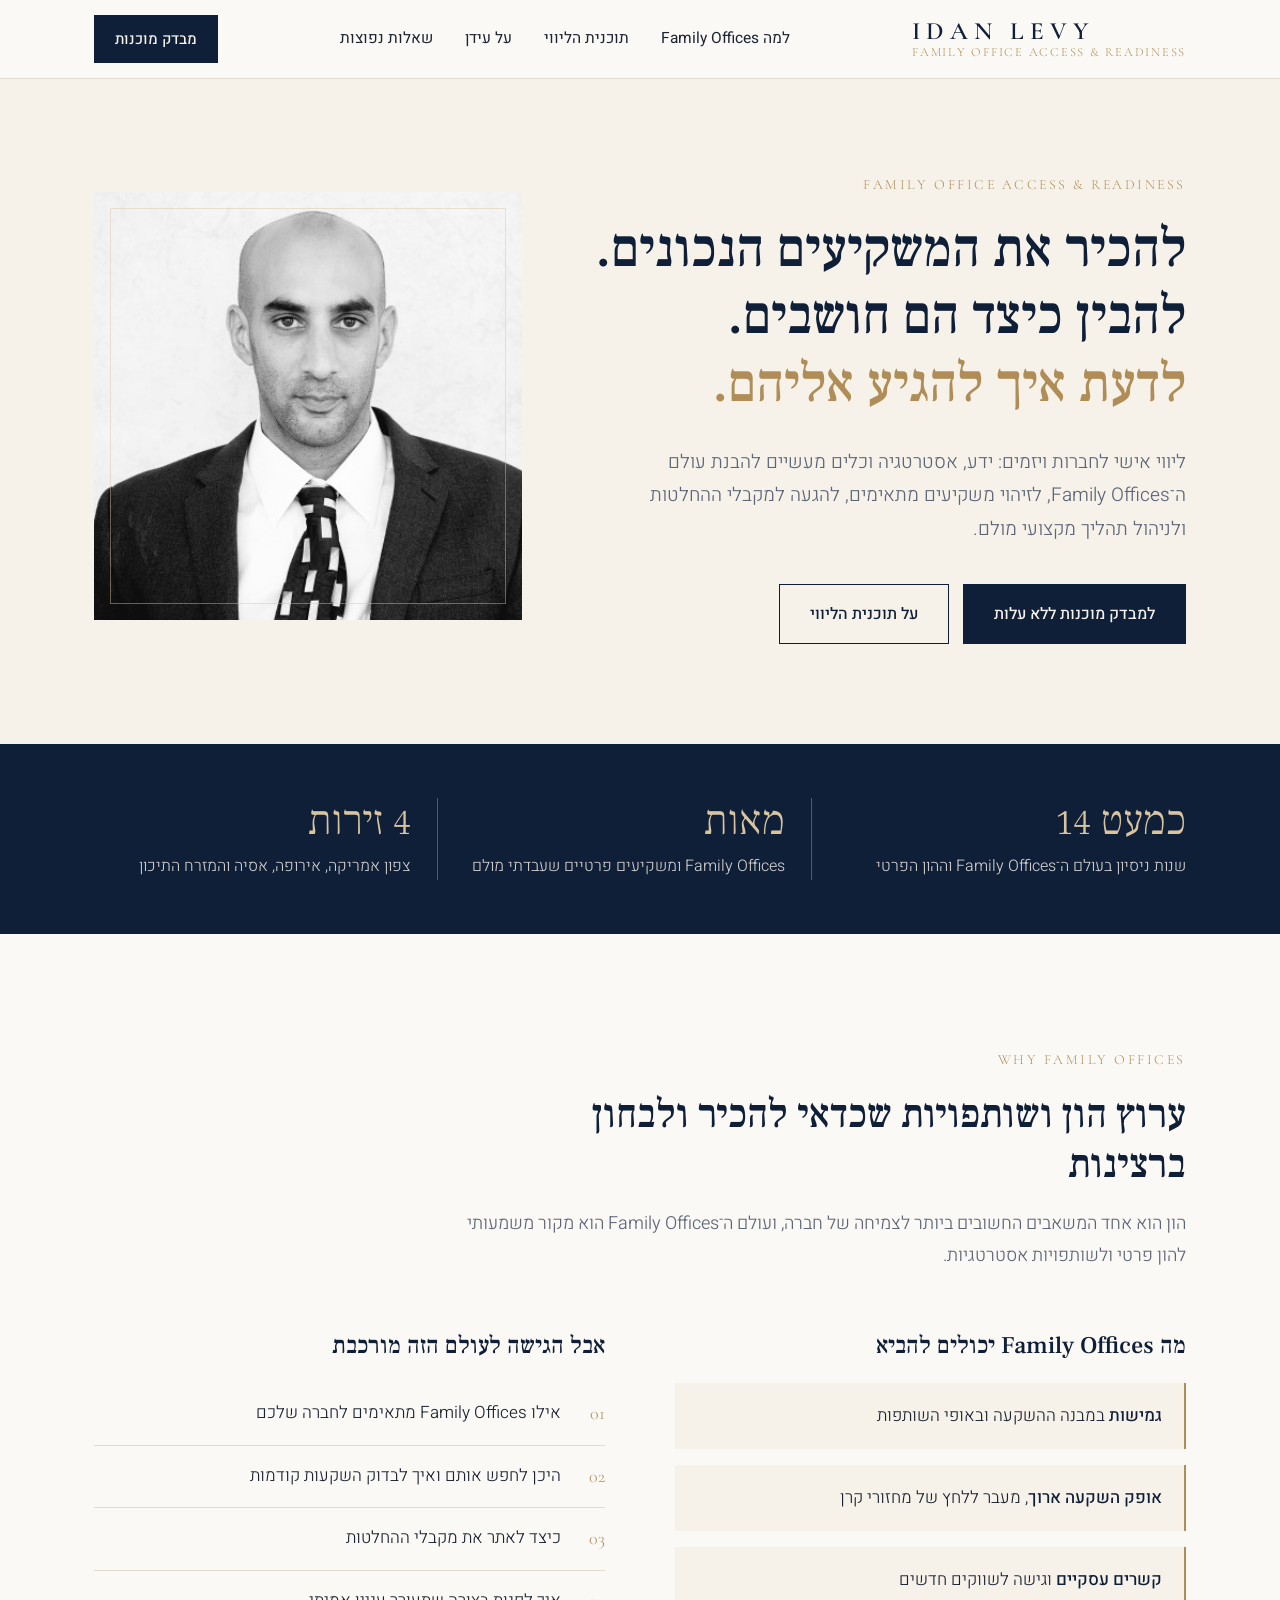
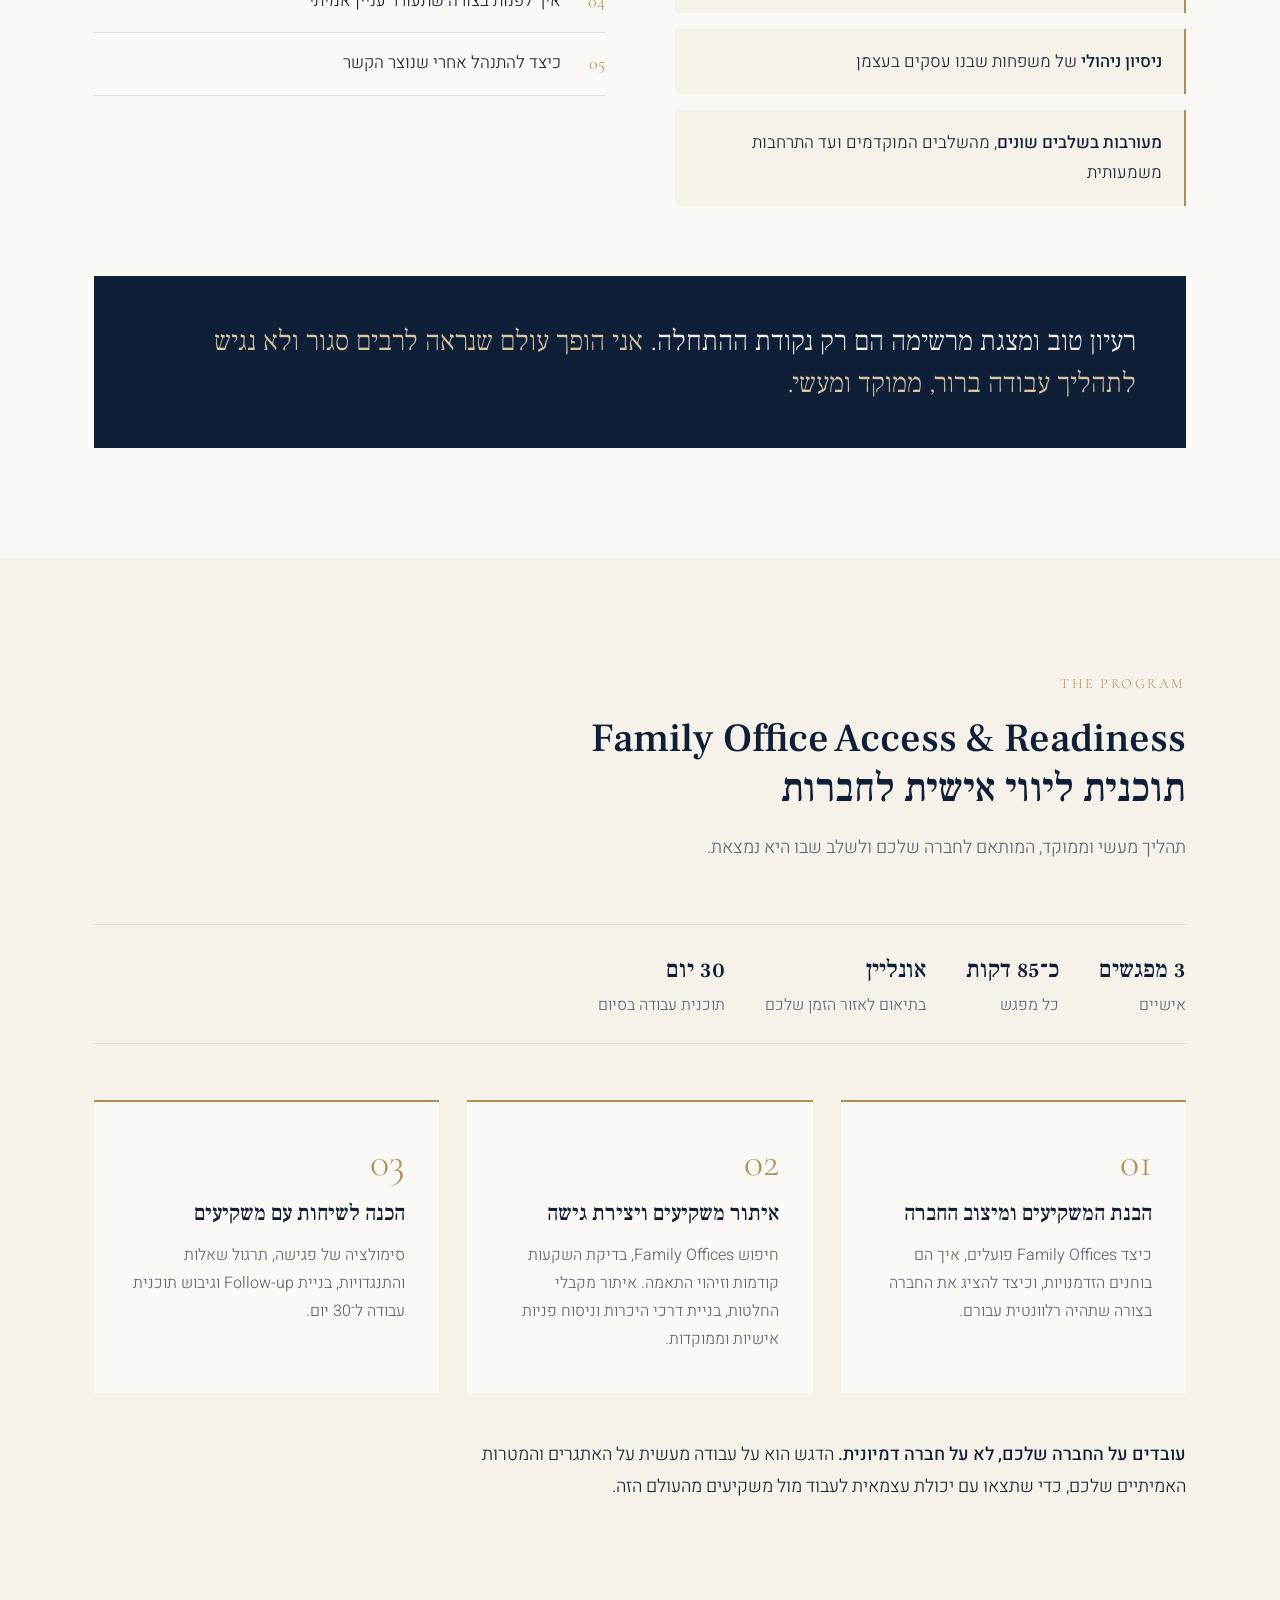
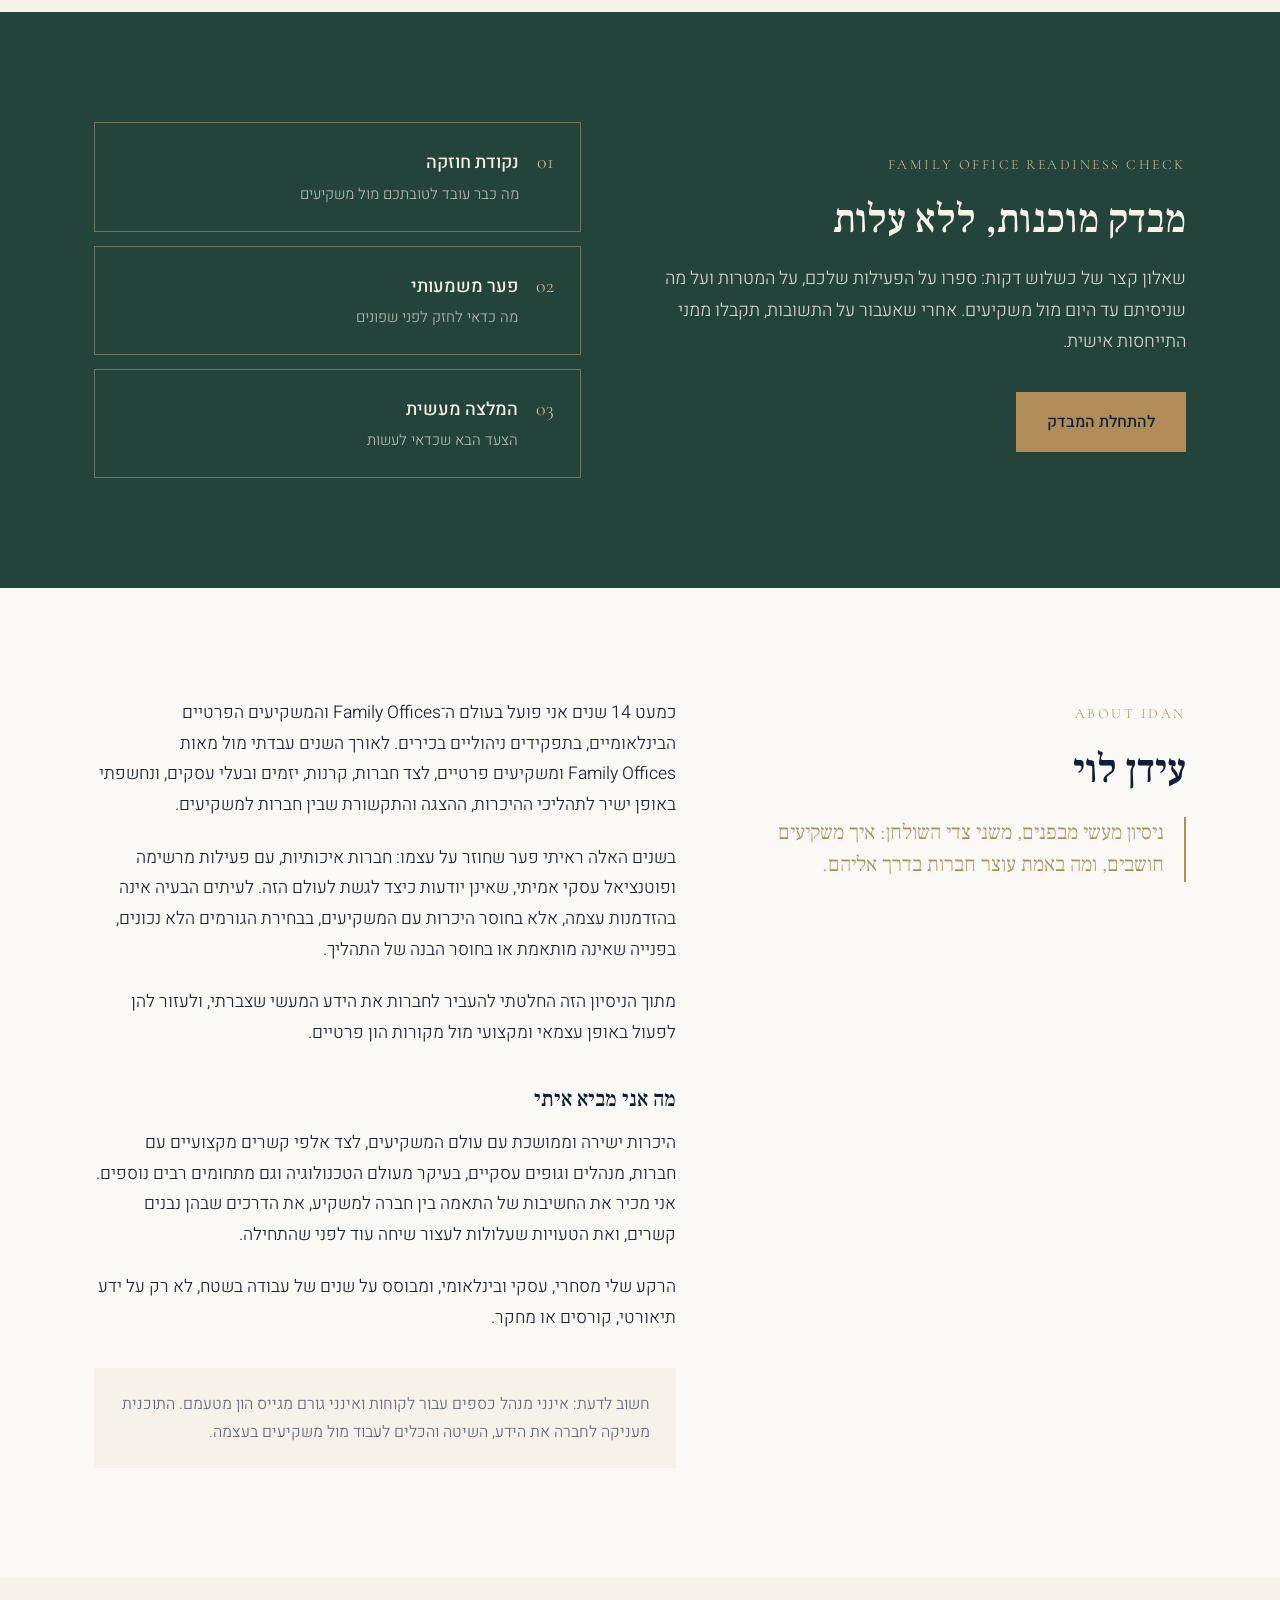
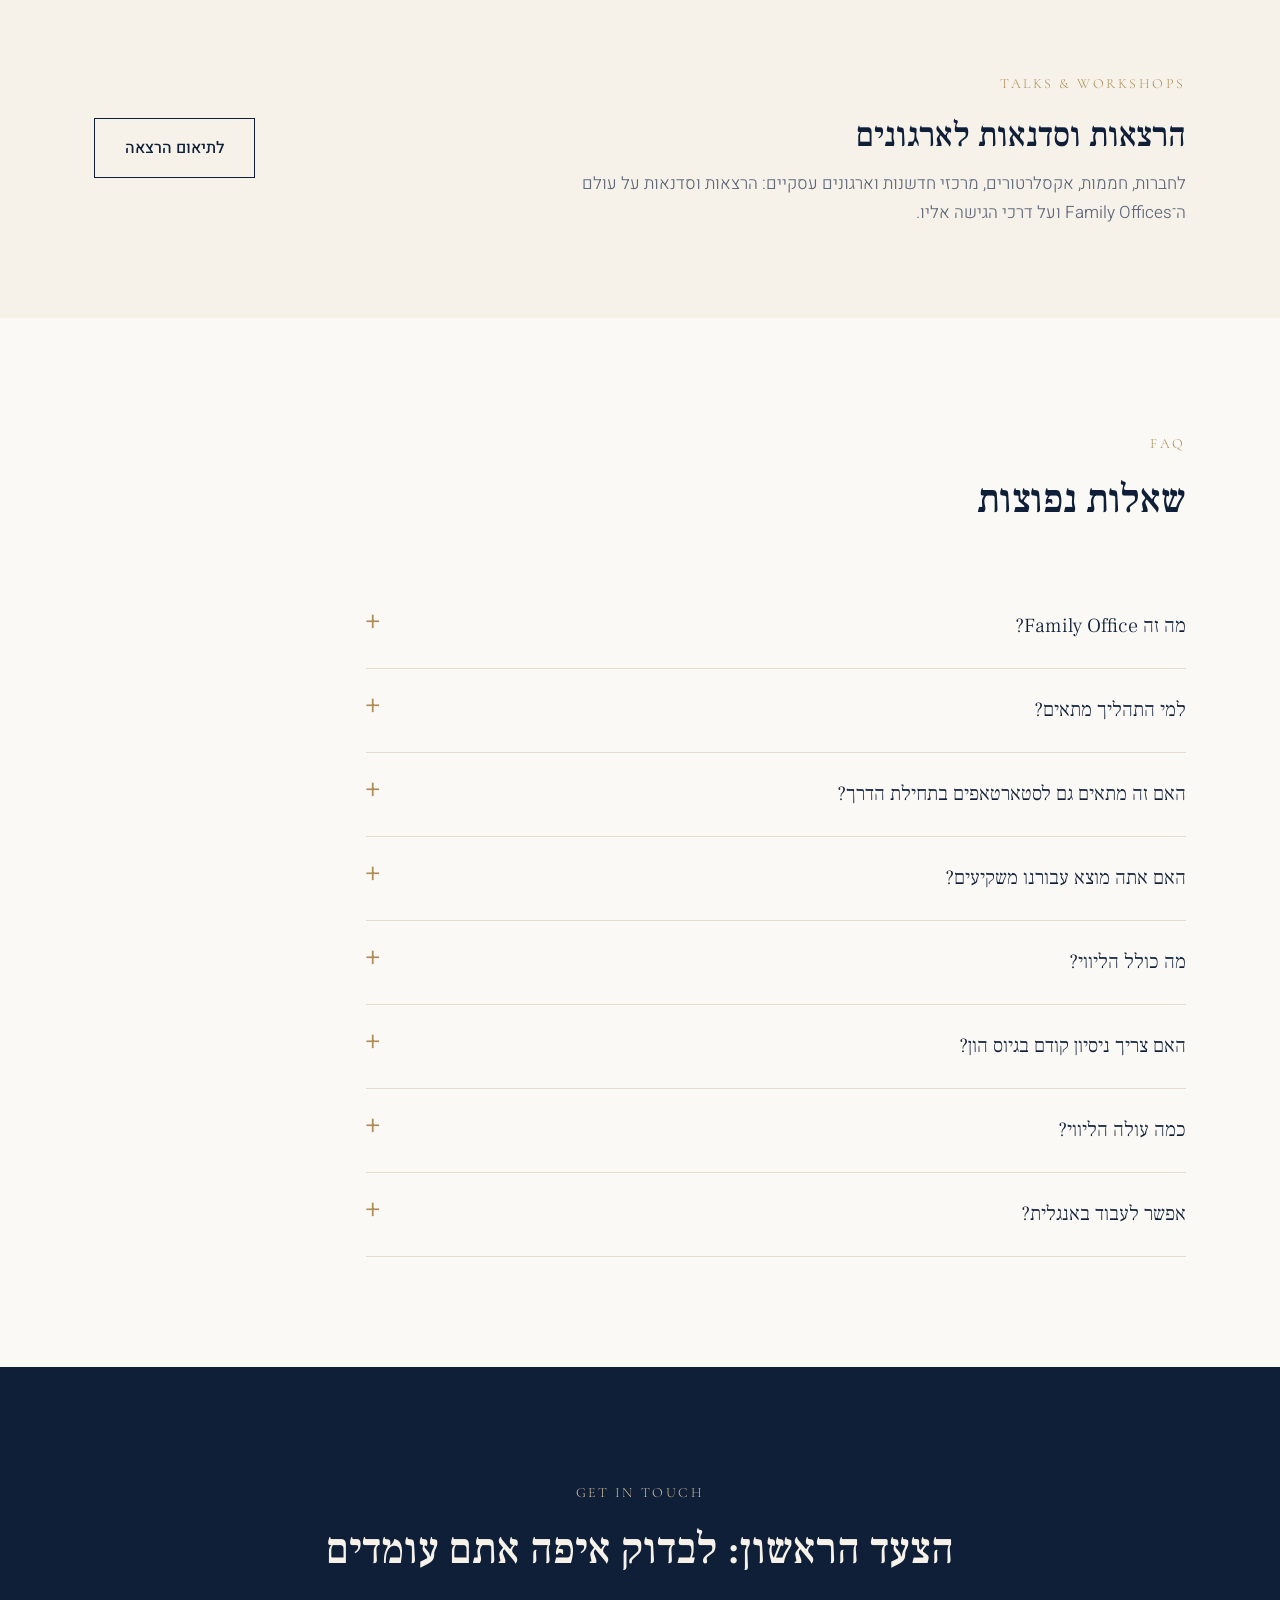
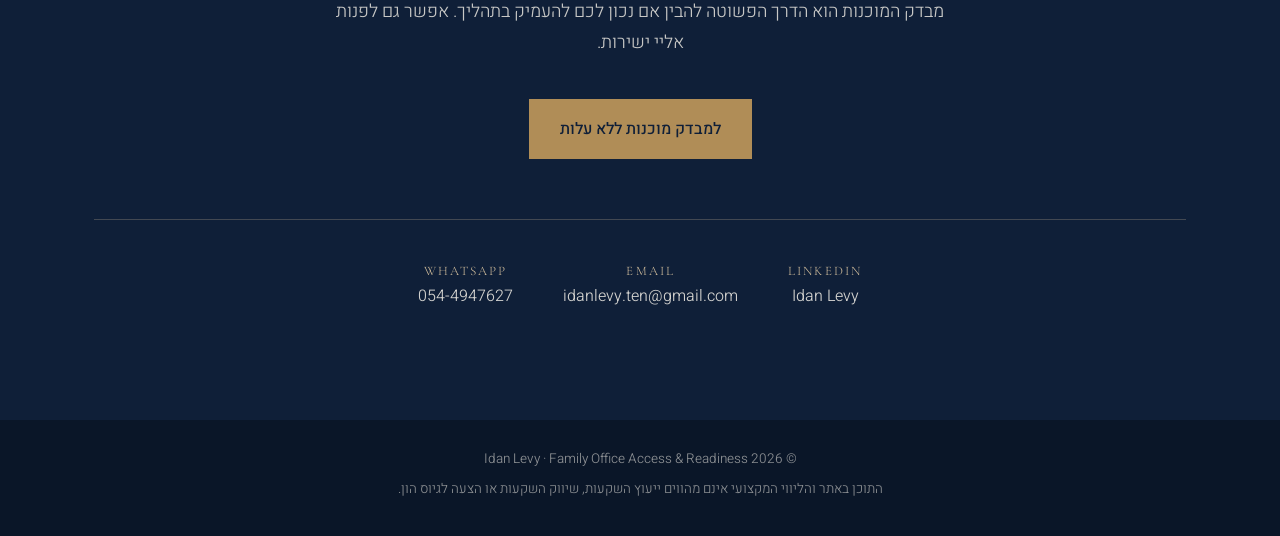
==== index.html @ 8a8b7b93 "Add Idan Levy Family Office Access & Readiness landing page Co-Authored-By: Claude Opus 5.5 <noreply" ====
<!doctype html>
<html lang="he" dir="rtl">
<head>
<meta charset="utf-8">
<meta name="viewport" content="width=device-width, initial-scale=1">
<title>עידן לוי | Family Office Access &amp; Readiness</title>
<meta name="description" content="עידן לוי מלווה חברות ויזמים בגישה לעולם ה־Family&nbsp;Offices וההון הפרטי: הבנת המשקיעים, איתור מקבלי החלטות והכנה לשיחות. כמעט 14 שנות ניסיון בינלאומי.">
<link rel="preconnect" href="https://fonts.googleapis.com">
<link rel="preconnect" href="https://fonts.gstatic.com" crossorigin>
<link href="https://fonts.googleapis.com/css2?family=Frank+Ruhl+Libre:wght@400;500;700&family=Heebo:wght@300;400;500;600&family=Cormorant+Garamond:wght@500;600&display=swap" rel="stylesheet">
<style>
  :root{
    --navy:#0f1f38;
    --navy-2:#172a49;
    --cream:#f6f2ea;
    --paper:#fbf9f5;
    --gold:#b08d57;
    --gold-soft:#d9c4a0;
    --green:#24433a;
    --ink:#1b2333;
    --muted:#5d6577;
    --line:#e3dccf;
    --max:1140px;
  }
  *{box-sizing:border-box;margin:0;padding:0}
  html{scroll-behavior:smooth}
  body{font-family:"Heebo",sans-serif;font-weight:300;color:var(--ink);background:var(--paper);line-height:1.75;font-size:17px}
  a{color:inherit;text-decoration:none}
  .wrap{max-width:var(--max);margin:0 auto;padding:0 24px}
  h1,h2,h3{font-family:"Frank Ruhl Libre",serif;font-weight:500;line-height:1.25;color:var(--navy)}
  .latin{font-family:"Cormorant Garamond",serif;direction:ltr;unicode-bidi:isolate}
  .eyebrow{display:inline-block;font-family:"Cormorant Garamond",serif;letter-spacing:.18em;text-transform:uppercase;font-size:14px;color:var(--gold);direction:ltr;unicode-bidi:isolate;margin-bottom:18px}
  .btn{display:inline-block;padding:15px 30px;font-family:"Heebo",sans-serif;font-weight:500;font-size:16px;border:1px solid var(--navy);transition:.25s}
  .btn-primary{background:var(--navy);color:var(--cream)}
  .btn-primary:hover{background:var(--gold);border-color:var(--gold)}
  .btn-ghost{color:var(--navy)}
  .btn-ghost:hover{background:var(--navy);color:var(--cream)}
  .btn-gold{background:var(--gold);border-color:var(--gold);color:var(--navy)}
  .btn-gold:hover{background:var(--cream);border-color:var(--cream)}

  /* header */
  header{position:sticky;top:0;z-index:20;background:rgba(251,249,245,.94);backdrop-filter:blur(6px);border-bottom:1px solid var(--line)}
  .nav{display:flex;align-items:center;justify-content:space-between;height:78px;gap:20px}
  .logo{direction:ltr;text-align:left;line-height:1.1}
  .logo b{display:block;font-family:"Cormorant Garamond",serif;font-weight:600;font-size:25px;letter-spacing:.24em;color:var(--navy)}
  .logo span{display:block;font-family:"Cormorant Garamond",serif;font-size:12.5px;letter-spacing:.14em;color:var(--gold);text-transform:uppercase}
  .nav ul{display:flex;list-style:none;gap:32px;font-size:15.5px;font-weight:400}
  .nav ul a:hover{color:var(--gold)}
  .nav .btn{padding:10px 20px;font-size:15px}

  /* hero */
  .hero{padding:90px 0 100px;background:var(--cream)}
  .hero-grid{display:grid;grid-template-columns:1.25fr .9fr;gap:70px;align-items:center}
  .hero h1{font-size:clamp(34px,4.4vw,54px);font-weight:500;margin-bottom:28px}
  .hero h1 em{font-style:normal;color:var(--gold)}
  .hero p.lead{font-size:19px;color:var(--muted);max-width:560px;margin-bottom:38px}
  .cta-row{display:flex;gap:14px;flex-wrap:wrap}
  .portrait{position:relative;aspect-ratio:1/1;background:var(--navy);display:flex;align-items:center;justify-content:center;overflow:hidden}
  .portrait::after{content:"";position:absolute;inset:16px;border:1px solid rgba(217,196,160,.45);pointer-events:none}
  .portrait img{position:absolute;inset:0;width:100%;height:100%;object-fit:cover;object-position:center 25%;display:block}
  .portrait .initials{font-family:"Cormorant Garamond",serif;font-size:88px;letter-spacing:.12em;color:var(--gold-soft);direction:ltr}
  .portrait .note{position:absolute;bottom:34px;font-size:13px;color:rgba(246,242,234,.6)}

  /* stats */
  .stats{background:var(--navy);color:var(--cream);padding:54px 0}
  .stats-grid{display:grid;grid-template-columns:repeat(3,1fr);gap:30px}
  .stat{border-right:1px solid rgba(217,196,160,.35);padding-right:26px}
  .stat:first-child{border-right:0;padding-right:0}
  .stat .num{font-family:"Frank Ruhl Libre",serif;font-size:42px;color:var(--gold-soft);line-height:1.1;margin-bottom:8px}
  .stat p{font-size:16px;color:rgba(246,242,234,.82)}

  section{padding:110px 0}
  .sec-head{max-width:720px;margin-bottom:60px}
  .sec-head h2{font-size:clamp(28px,3.2vw,40px);margin-bottom:18px}
  .sec-head p{font-size:18px;color:var(--muted)}

  /* why */
  .why-grid{display:grid;grid-template-columns:1fr 1fr;gap:70px}
  .why h3{font-size:24px;margin-bottom:22px}
  .benefits{list-style:none;display:grid;gap:16px}
  .benefits li{padding:18px 22px;background:var(--cream);border-right:2px solid var(--gold)}
  .benefits li strong{font-weight:500;color:var(--navy)}
  .gaps{list-style:none;counter-reset:g}
  .gaps li{counter-increment:g;padding:15px 0;border-bottom:1px solid var(--line);display:flex;gap:18px}
  .gaps li::before{content:counter(g,decimal-leading-zero);font-family:"Cormorant Garamond",serif;color:var(--gold);font-size:18px;min-width:26px}
  .bridge{margin-top:70px;padding:44px 50px;background:var(--navy);color:var(--cream);font-family:"Frank Ruhl Libre",serif;font-size:clamp(21px,2.3vw,28px);line-height:1.5}
  .bridge span{color:var(--gold-soft)}

  /* program */
  .program{background:var(--cream)}
  .format{display:flex;gap:40px;flex-wrap:wrap;margin-bottom:56px;padding:24px 0;border-top:1px solid var(--line);border-bottom:1px solid var(--line)}
  .format div{font-size:16px;color:var(--muted)}
  .format b{display:block;font-family:"Frank Ruhl Libre",serif;font-weight:500;font-size:24px;color:var(--navy)}
  .pillars{display:grid;grid-template-columns:repeat(3,1fr);gap:28px}
  .pillar{background:var(--paper);padding:40px 34px;border-top:2px solid var(--gold)}
  .pillar .n{font-family:"Cormorant Garamond",serif;font-size:40px;color:var(--gold);line-height:1;margin-bottom:18px}
  .pillar h3{font-size:22px;margin-bottom:14px}
  .pillar p{font-size:16px;color:var(--muted)}
  .program-note{margin-top:46px;max-width:760px;font-size:18px}
  .program-note strong{font-weight:500;color:var(--navy)}

  /* readiness */
  .readiness{background:var(--green);color:var(--cream)}
  .readiness-grid{display:grid;grid-template-columns:1.1fr 1fr;gap:70px;align-items:center}
  .readiness h2{color:var(--cream);font-size:clamp(28px,3.2vw,40px);margin-bottom:18px}
  .readiness .eyebrow{color:var(--gold-soft)}
  .readiness p{color:rgba(246,242,234,.85);font-size:18px;margin-bottom:34px}
  .get{list-style:none;display:grid;gap:14px}
  .get li{padding:22px 26px;border:1px solid rgba(217,196,160,.4);display:flex;gap:18px;align-items:baseline}
  .get li span{font-family:"Cormorant Garamond",serif;color:var(--gold-soft);font-size:20px}
  .get li b{font-weight:500;display:block;font-size:18px}
  .get li small{font-size:15px;color:rgba(246,242,234,.7)}

  /* about */
  .about-grid{display:grid;grid-template-columns:.85fr 1.15fr;gap:80px;align-items:start}
  .about-side{position:sticky;top:110px}
  .about-side h2{font-size:clamp(28px,3.2vw,40px);margin-bottom:22px}
  .about-side .quote{font-family:"Frank Ruhl Libre",serif;font-size:21px;color:var(--gold);line-height:1.55;padding-right:20px;border-right:2px solid var(--gold)}
  .about-body p{margin-bottom:22px;font-size:17.5px}
  .about-body h3{font-size:22px;margin:38px 0 14px}
  .clarify{margin-top:34px;padding:22px 26px;background:var(--cream);font-size:16px;color:var(--muted)}

  /* talks */
  .talks{background:var(--cream);padding:90px 0}
  .talks-row{display:flex;justify-content:space-between;align-items:center;gap:40px;flex-wrap:wrap}
  .talks h2{font-size:clamp(26px,2.8vw,34px);margin-bottom:12px}
  .talks p{color:var(--muted);max-width:640px}

  /* faq */
  .faq-list{max-width:820px}
  details{border-bottom:1px solid var(--line)}
  summary{list-style:none;cursor:pointer;padding:24px 0;font-family:"Frank Ruhl Libre",serif;font-size:20px;color:var(--navy);display:flex;justify-content:space-between;gap:20px}
  summary::-webkit-details-marker{display:none}
  summary::after{content:"+";font-family:"Heebo",sans-serif;font-weight:300;color:var(--gold);font-size:26px;line-height:1}
  details[open] summary::after{content:"−"}
  details p{padding:0 0 26px;color:var(--muted);max-width:720px}

  /* contact */
  .contact{background:var(--navy);color:var(--cream);text-align:center}
  .contact h2{color:var(--cream);font-size:clamp(28px,3.4vw,44px);margin-bottom:18px}
  .contact .eyebrow{color:var(--gold-soft)}
  .contact p.lead{color:rgba(246,242,234,.8);font-size:18px;max-width:620px;margin:0 auto 40px}
  .contact .cta-row{justify-content:center;margin-bottom:60px}
  .channels{display:flex;justify-content:center;gap:50px;flex-wrap:wrap;padding-top:40px;border-top:1px solid rgba(217,196,160,.25)}
  .channels a{display:block;font-size:16px;color:rgba(246,242,234,.85)}
  .channels a small{display:block;font-family:"Cormorant Garamond",serif;letter-spacing:.16em;text-transform:uppercase;color:var(--gold-soft);font-size:13px}
  .channels a:hover{color:var(--gold-soft)}
  footer{background:#0a1628;color:rgba(246,242,234,.55);font-size:13.5px;padding:28px 0;text-align:center}
  footer p{max-width:760px;margin:0 auto 6px}

  @media (max-width:900px){
    .nav ul{display:none}
    .hero{padding:50px 0 70px}
    .hero-grid,.why-grid,.readiness-grid,.about-grid{grid-template-columns:1fr;gap:44px}
    .portrait{max-width:300px;width:100%;margin:0 auto}
    .pillars{grid-template-columns:1fr}
    .stats-grid{grid-template-columns:1fr;gap:26px}
    .stat,.stat:first-child{border-right:0;padding-right:0;border-bottom:1px solid rgba(217,196,160,.25);padding-bottom:22px}
    .stat:last-child{border-bottom:0;padding-bottom:0}
    section{padding:76px 0}
    .about-side{position:static}
    .bridge{padding:32px 26px}
  }
  @media (max-width:520px){
    .wrap{padding:0 16px}
    body{font-size:16px}
    .nav{height:68px}
    .logo b{font-size:20px;letter-spacing:.18em}
    .logo span{font-size:10.5px;letter-spacing:.08em}
    .nav .btn{padding:9px 14px;font-size:14px}
    .cta-row .btn{width:100%;text-align:center}
    .channels{gap:26px;flex-direction:column}
  }
</style>
</head>
<body>

<header>
  <div class="wrap nav">
    <a href="#top" class="logo" aria-label="Idan Levy">
      <b>IDAN LEVY</b>
      <span>Family Office Access &amp; Readiness</span>
    </a>
    <ul>
      <li><a href="#why">למה Family&nbsp;Offices</a></li>
      <li><a href="#program">תוכנית הליווי</a></li>
      <li><a href="#about">על עידן</a></li>
      <li><a href="#faq">שאלות נפוצות</a></li>
    </ul>
    <a href="#readiness" class="btn btn-primary">מבדק מוכנות</a>
  </div>
</header>

<main id="top">

  <!-- HERO -->
  <section class="hero">
    <div class="wrap hero-grid">
      <div>
        <span class="eyebrow">Family Office Access &amp; Readiness</span>
        <h1>להכיר את המשקיעים הנכונים.<br>להבין כיצד הם חושבים.<br><em>לדעת איך להגיע אליהם.</em></h1>
        <p class="lead">ליווי אישי לחברות ויזמים: ידע, אסטרטגיה וכלים מעשיים להבנת עולם ה־Family&nbsp;Offices, לזיהוי משקיעים מתאימים, להגעה למקבלי ההחלטות ולניהול תהליך מקצועי מולם.</p>
        <div class="cta-row">
          <a href="#readiness" class="btn btn-primary">למבדק מוכנות ללא עלות</a>
          <a href="#program" class="btn btn-ghost">על תוכנית הליווי</a>
        </div>
      </div>
      <div class="portrait">
        <span class="initials">I·L</span>
        <span class="note">כאן תיכנס תמונת הפורטרט</span>
        <!-- התמונה נטענת מ-idan.jpg באותה תיקייה; אם הקובץ חסר, נשארים ראשי התיבות -->
        <img src="idan.jpg" alt="עידן לוי" onerror="this.remove()">
      </div>
    </div>
  </section>

  <!-- STATS -->
  <div class="stats">
    <div class="wrap stats-grid">
      <div class="stat">
        <div class="num">כמעט 14</div>
        <p>שנות ניסיון בעולם ה־Family&nbsp;Offices וההון הפרטי</p>
      </div>
      <div class="stat">
        <div class="num">מאות</div>
        <p>Family&nbsp;Offices ומשקיעים פרטיים שעבדתי מולם</p>
      </div>
      <div class="stat">
        <div class="num">4 זירות</div>
        <p>צפון אמריקה, אירופה, אסיה והמזרח התיכון</p>
      </div>
    </div>
  </div>

  <!-- WHY -->
  <section id="why" class="why">
    <div class="wrap">
      <div class="sec-head">
        <span class="eyebrow">Why Family&nbsp;Offices</span>
        <h2>ערוץ הון ושותפויות שכדאי להכיר ולבחון ברצינות</h2>
        <p>הון הוא אחד המשאבים החשובים ביותר לצמיחה של חברה, ועולם ה־Family&nbsp;Offices הוא מקור משמעותי להון פרטי ולשותפויות אסטרטגיות.</p>
      </div>
      <div class="why-grid">
        <div>
          <h3>מה Family&nbsp;Offices יכולים להביא</h3>
          <ul class="benefits">
            <li><strong>גמישות</strong> במבנה ההשקעה ובאופי השותפות</li>
            <li><strong>אופק השקעה ארוך</strong>, מעבר ללחץ של מחזורי קרן</li>
            <li><strong>קשרים עסקיים</strong> וגישה לשווקים חדשים</li>
            <li><strong>ניסיון ניהולי</strong> של משפחות שבנו עסקים בעצמן</li>
            <li><strong>מעורבות בשלבים שונים</strong>, מהשלבים המוקדמים ועד התרחבות משמעותית</li>
          </ul>
        </div>
        <div>
          <h3>אבל הגישה לעולם הזה מורכבת</h3>
          <ul class="gaps">
            <li>אילו Family&nbsp;Offices מתאימים לחברה שלכם</li>
            <li>היכן לחפש אותם ואיך לבדוק השקעות קודמות</li>
            <li>כיצד לאתר את מקבלי ההחלטות</li>
            <li>איך לפנות בצורה שתעורר עניין אמיתי</li>
            <li>כיצד להתנהל אחרי שנוצר הקשר</li>
          </ul>
        </div>
      </div>
      <div class="bridge">רעיון טוב ומצגת מרשימה הם רק נקודת ההתחלה. <span>אני הופך עולם שנראה לרבים סגור ולא נגיש לתהליך עבודה ברור, ממוקד ומעשי.</span></div>
    </div>
  </section>

  <!-- PROGRAM -->
  <section id="program" class="program">
    <div class="wrap">
      <div class="sec-head">
        <span class="eyebrow">The Program</span>
        <h2>Family Office Access &amp; Readiness<br>תוכנית ליווי אישית לחברות</h2>
        <p>תהליך מעשי וממוקד, המותאם לחברה שלכם ולשלב שבו היא נמצאת.</p>
      </div>
      <div class="format">
        <div><b>3 מפגשים</b>אישיים</div>
        <div><b>כ־85 דקות</b>כל מפגש</div>
        <div><b>אונליין</b>בתיאום לאזור הזמן שלכם</div>
        <div><b>30 יום</b>תוכנית עבודה בסיום</div>
      </div>
      <div class="pillars">
        <div class="pillar">
          <div class="n">01</div>
          <h3>הבנת המשקיעים ומיצוב החברה</h3>
          <p>כיצד Family&nbsp;Offices פועלים, איך הם בוחנים הזדמנויות, וכיצד להציג את החברה בצורה שתהיה רלוונטית עבורם.</p>
        </div>
        <div class="pillar">
          <div class="n">02</div>
          <h3>איתור משקיעים ויצירת גישה</h3>
          <p>חיפוש Family&nbsp;Offices, בדיקת השקעות קודמות וזיהוי התאמה. איתור מקבלי החלטות, בניית דרכי היכרות וניסוח פניות אישיות וממוקדות.</p>
        </div>
        <div class="pillar">
          <div class="n">03</div>
          <h3>הכנה לשיחות עם משקיעים</h3>
          <p>סימולציה של פגישה, תרגול שאלות והתנגדויות, בניית Follow-up וגיבוש תוכנית עבודה ל־30 יום.</p>
        </div>
      </div>
      <p class="program-note"><strong>עובדים על החברה שלכם, לא על חברה דמיונית.</strong> הדגש הוא על עבודה מעשית על האתגרים והמטרות האמיתיים שלכם, כדי שתצאו עם יכולת עצמאית לעבוד מול משקיעים מהעולם הזה.</p>
    </div>
  </section>

  <!-- READINESS CHECK -->
  <section id="readiness" class="readiness">
    <div class="wrap readiness-grid">
      <div>
        <span class="eyebrow">Family Office Readiness Check</span>
        <h2>מבדק מוכנות, ללא עלות</h2>
        <p>שאלון קצר של כשלוש דקות: ספרו על הפעילות שלכם, על המטרות ועל מה שניסיתם עד היום מול משקיעים. אחרי שאעבור על התשובות, תקבלו ממני התייחסות אישית.</p>
        <!-- להחליף בקישור לטופס המוכנות הקיים של עידן -->
        <a href="READINESS_FORM_URL" class="btn btn-gold" id="readiness-link">להתחלת המבדק</a>
      </div>
      <ul class="get">
        <li><span>01</span><div><b>נקודת חוזקה</b><small>מה כבר עובד לטובתכם מול משקיעים</small></div></li>
        <li><span>02</span><div><b>פער משמעותי</b><small>מה כדאי לחזק לפני שפונים</small></div></li>
        <li><span>03</span><div><b>המלצה מעשית</b><small>הצעד הבא שכדאי לעשות</small></div></li>
      </ul>
    </div>
  </section>

  <!-- ABOUT -->
  <section id="about">
    <div class="wrap about-grid">
      <div class="about-side">
        <span class="eyebrow">About Idan</span>
        <h2>עידן לוי</h2>
        <p class="quote">ניסיון מעשי מבפנים, משני צדי השולחן: איך משקיעים חושבים, ומה באמת עוצר חברות בדרך אליהם.</p>
      </div>
      <div class="about-body">
        <p>כמעט 14 שנים אני פועל בעולם ה־Family&nbsp;Offices והמשקיעים הפרטיים הבינלאומיים, בתפקידים ניהוליים בכירים. לאורך השנים עבדתי מול מאות Family&nbsp;Offices ומשקיעים פרטיים, לצד חברות, קרנות, יזמים ובעלי עסקים, ונחשפתי באופן ישיר לתהליכי ההיכרות, ההצגה והתקשורת שבין חברות למשקיעים.</p>
        <p>בשנים האלה ראיתי פער שחוזר על עצמו: חברות איכותיות, עם פעילות מרשימה ופוטנציאל עסקי אמיתי, שאינן יודעות כיצד לגשת לעולם הזה. לעיתים הבעיה אינה בהזדמנות עצמה, אלא בחוסר היכרות עם המשקיעים, בבחירת הגורמים הלא נכונים, בפנייה שאינה מותאמת או בחוסר הבנה של התהליך.</p>
        <p>מתוך הניסיון הזה החלטתי להעביר לחברות את הידע המעשי שצברתי, ולעזור להן לפעול באופן עצמאי ומקצועי מול מקורות הון פרטיים.</p>
        <h3>מה אני מביא איתי</h3>
        <p>היכרות ישירה וממושכת עם עולם המשקיעים, לצד אלפי קשרים מקצועיים עם חברות, מנהלים וגופים עסקיים, בעיקר מעולם הטכנולוגיה וגם מתחומים רבים נוספים. אני מכיר את החשיבות של התאמה בין חברה למשקיע, את הדרכים שבהן נבנים קשרים, ואת הטעויות שעלולות לעצור שיחה עוד לפני שהתחילה.</p>
        <p>הרקע שלי מסחרי, עסקי ובינלאומי, ומבוסס על שנים של עבודה בשטח, לא רק על ידע תיאורטי, קורסים או מחקר.</p>
        <div class="clarify">חשוב לדעת: אינני מנהל כספים עבור לקוחות ואינני גורם מגייס הון מטעמם. התוכנית מעניקה לחברה את הידע, השיטה והכלים לעבוד מול משקיעים בעצמה.</div>
      </div>
    </div>
  </section>

  <!-- TALKS -->
  <div class="talks">
    <div class="wrap talks-row">
      <div>
        <span class="eyebrow">Talks &amp; Workshops</span>
        <h2>הרצאות וסדנאות לארגונים</h2>
        <p>לחברות, חממות, אקסלרטורים, מרכזי חדשנות וארגונים עסקיים: הרצאות וסדנאות על עולם ה־Family&nbsp;Offices ועל דרכי הגישה אליו.</p>
      </div>
      <a href="mailto:idanlevy.ten@gmail.com?subject=%D7%94%D7%A8%D7%A6%D7%90%D7%94%20%2F%20%D7%A1%D7%93%D7%A0%D7%94" class="btn btn-ghost">לתיאום הרצאה</a>
    </div>
  </div>

  <!-- FAQ -->
  <section id="faq">
    <div class="wrap">
      <div class="sec-head">
        <span class="eyebrow">FAQ</span>
        <h2>שאלות נפוצות</h2>
      </div>
      <div class="faq-list">
        <details>
          <summary>מה זה Family Office?</summary>
          <p>גוף שמנהל את ההון וההשקעות של משפחה בעלת הון משמעותי. חלק מהגופים האלה משקיעים ישירות בחברות פרטיות, לצד תחומי השקעה נוספים.</p>
        </details>
        <details>
          <summary>למי התהליך מתאים?</summary>
          <p>לחברות ויזמים שרוצים לבחון גישה למקורות הון פרטיים וללמוד לעבוד מולם בצורה מקצועית: מייסדים, מנכ"לים, מנהלי פיתוח עסקי ומנהלי כספים, בסטארטאפים, בחברות טכנולוגיה, בחברות תעשייתיות ובחברות צומחות מתחומים נוספים.</p>
        </details>
        <details>
          <summary>האם זה מתאים גם לסטארטאפים בתחילת הדרך?</summary>
          <p>כן. אנחנו בוחנים את השלב שבו החברה נמצאת, את אופי הפעילות ואת סוג המשקיעים שעשויים להתאים לה.</p>
        </details>
        <details>
          <summary>האם אתה מוצא עבורנו משקיעים?</summary>
          <p>התוכנית מעניקה לחברה את השיטה והכלים לאתר משקיעים ולפנות אליהם בעצמה. זו תוכנית ליווי מעשית, ולא שירות חיצוני של ניהול גיוס הון.</p>
        </details>
        <details>
          <summary>מה כולל הליווי?</summary>
          <p>שלושה מפגשי אונליין אישיים של כ־85 דקות, שבמהלכם עובדים על מיצוב החברה, איתור משקיעים, פניות מותאמות והכנה לשיחות, ובסיומם תוכנית עבודה ל־30 יום.</p>
        </details>
        <details>
          <summary>האם צריך ניסיון קודם בגיוס הון?</summary>
          <p>לא. התהליך מותאם לרקע ולשלב של החברה.</p>
        </details>
        <details>
          <summary>כמה עולה הליווי?</summary>
          <p>המחיר נקבע בהתאם לשלב החברה, לצרכים ולמורכבות העבודה. הפרטים נמסרים לאחר בחינת התאמה ראשונית.</p>
        </details>
        <details>
          <summary>אפשר לעבוד באנגלית?</summary>
          <p>כן. הליווי מתאים גם לחברות ולצוותים בינלאומיים, והמפגשים יכולים להתקיים באנגלית.</p>
        </details>
      </div>
    </div>
  </section>

  <!-- CONTACT -->
  <section id="contact" class="contact">
    <div class="wrap">
      <span class="eyebrow">Get in Touch</span>
      <h2>הצעד הראשון: לבדוק איפה אתם עומדים</h2>
      <p class="lead">מבדק המוכנות הוא הדרך הפשוטה להבין אם נכון לכם להעמיק בתהליך. אפשר גם לפנות אליי ישירות.</p>
      <div class="cta-row">
        <a href="#readiness" class="btn btn-gold">למבדק מוכנות ללא עלות</a>
      </div>
      <div class="channels">
        <a href="https://www.linkedin.com/in/idan-levy-80a87395/" target="_blank" rel="noopener"><small>LinkedIn</small>Idan Levy</a>
        <a href="mailto:idanlevy.ten@gmail.com"><small>Email</small><span class="latin" style="font-family:Heebo">idanlevy.ten@gmail.com</span></a>
        <a href="https://wa.me/972544947627" target="_blank" rel="noopener"><small>WhatsApp</small>054-4947627</a>
      </div>
    </div>
  </section>

</main>

<footer>
  <div class="wrap">
    <p>© 2026 Idan Levy · Family Office Access &amp; Readiness</p>
    <p>התוכן באתר והליווי המקצועי אינם מהווים ייעוץ השקעות, שיווק השקעות או הצעה לגיוס הון.</p>
  </div>
</footer>

</body>
</html>
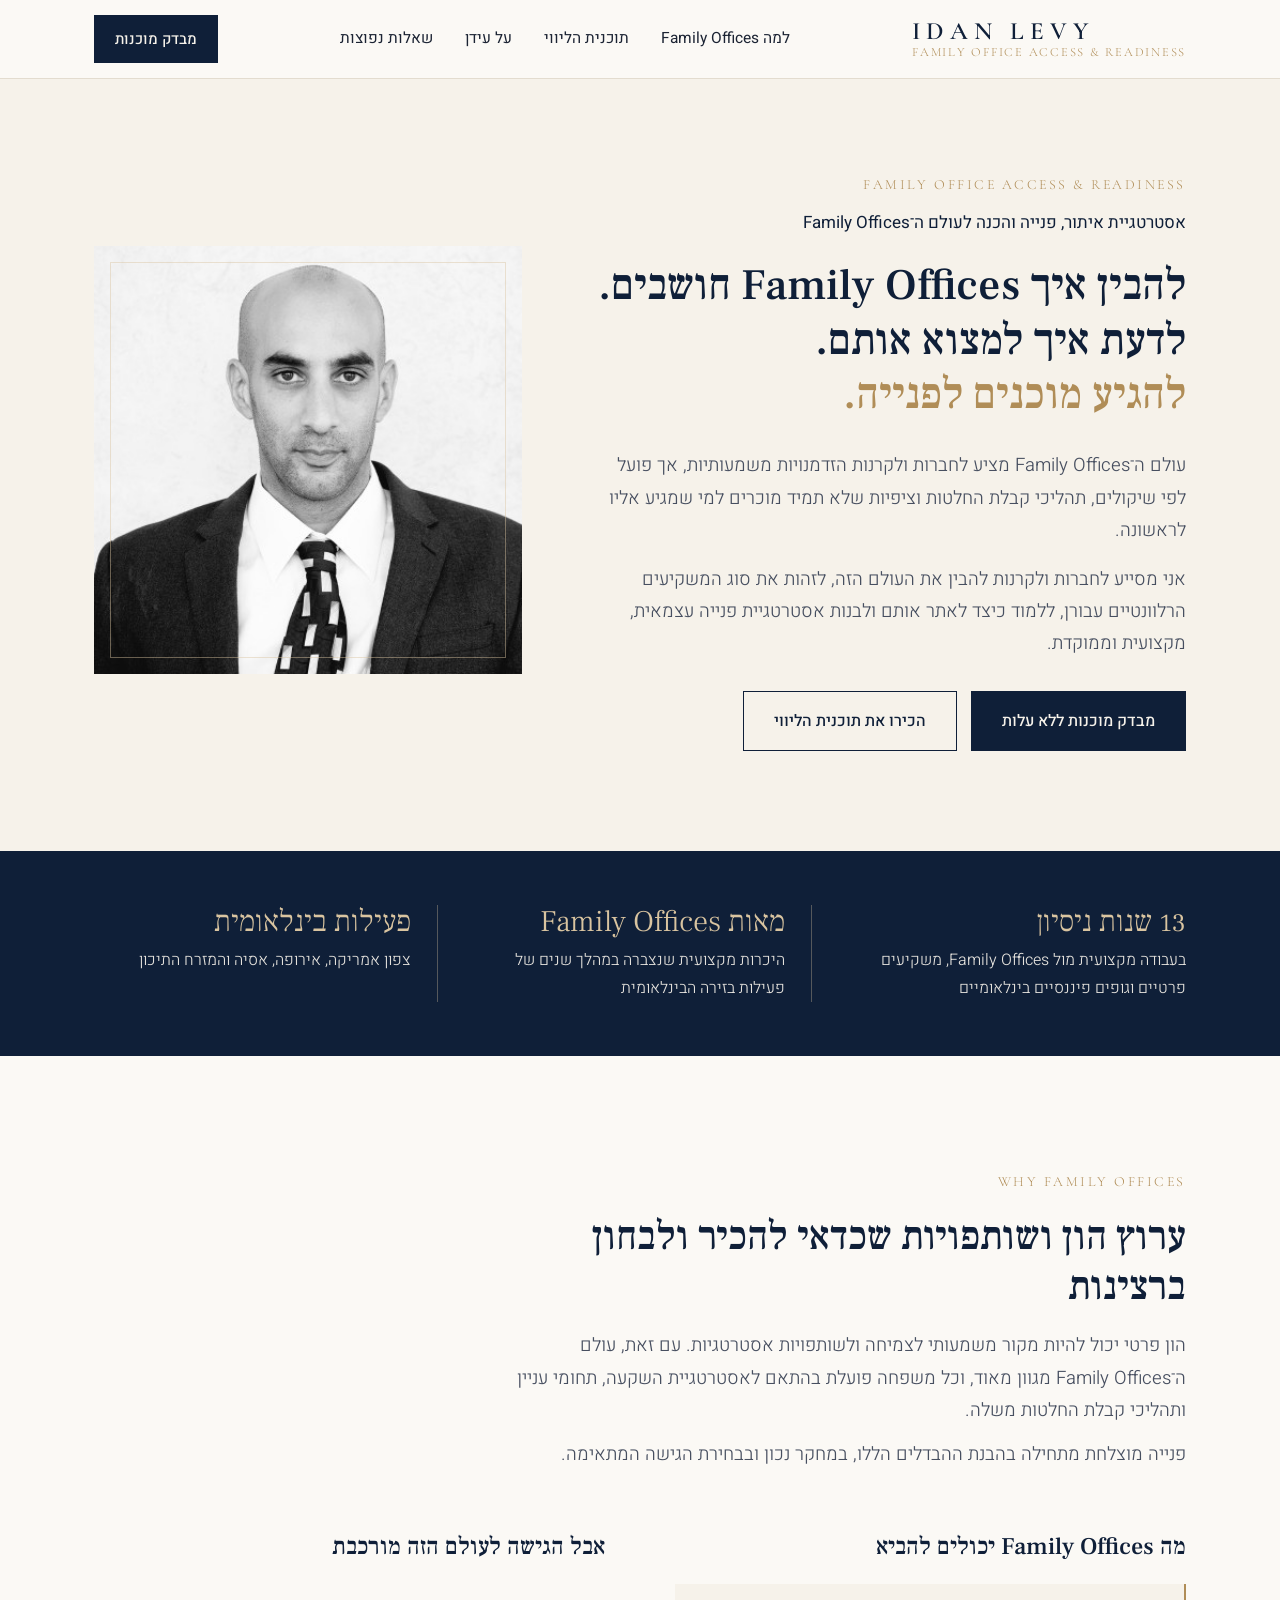
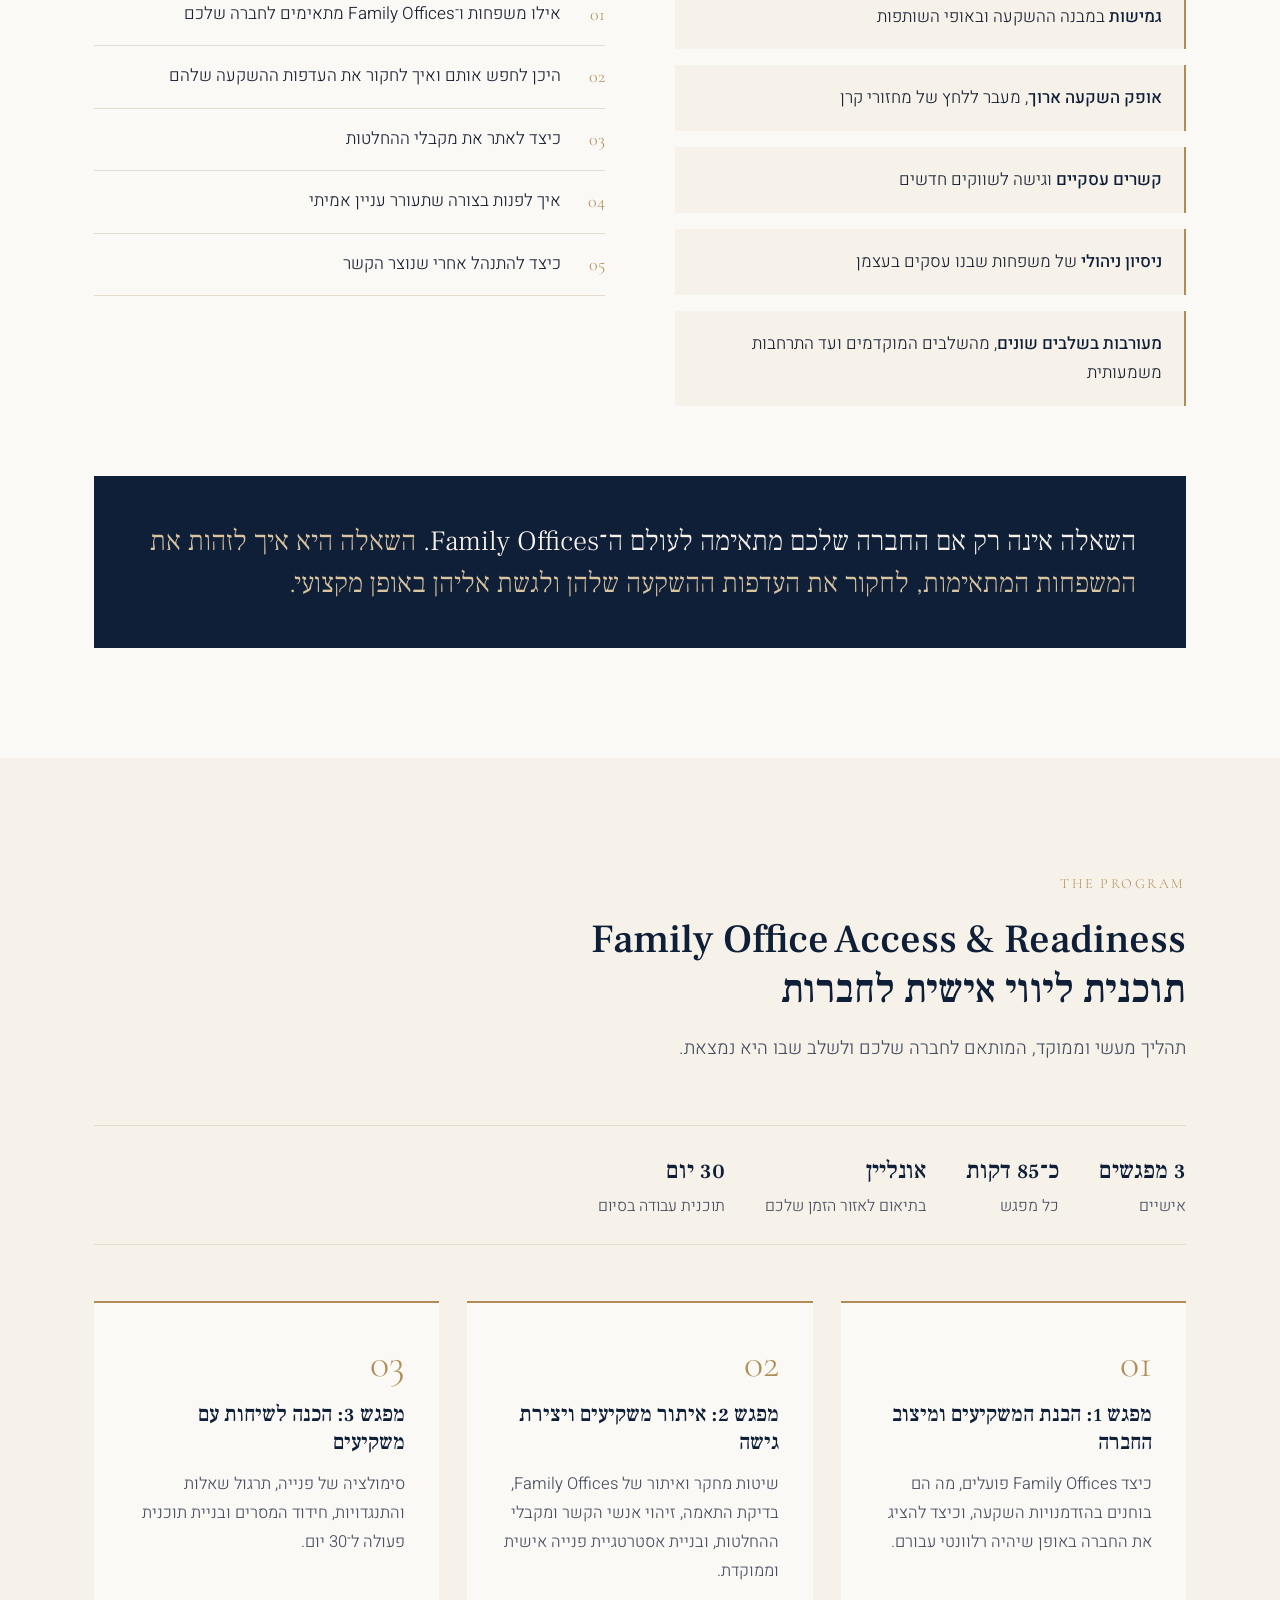
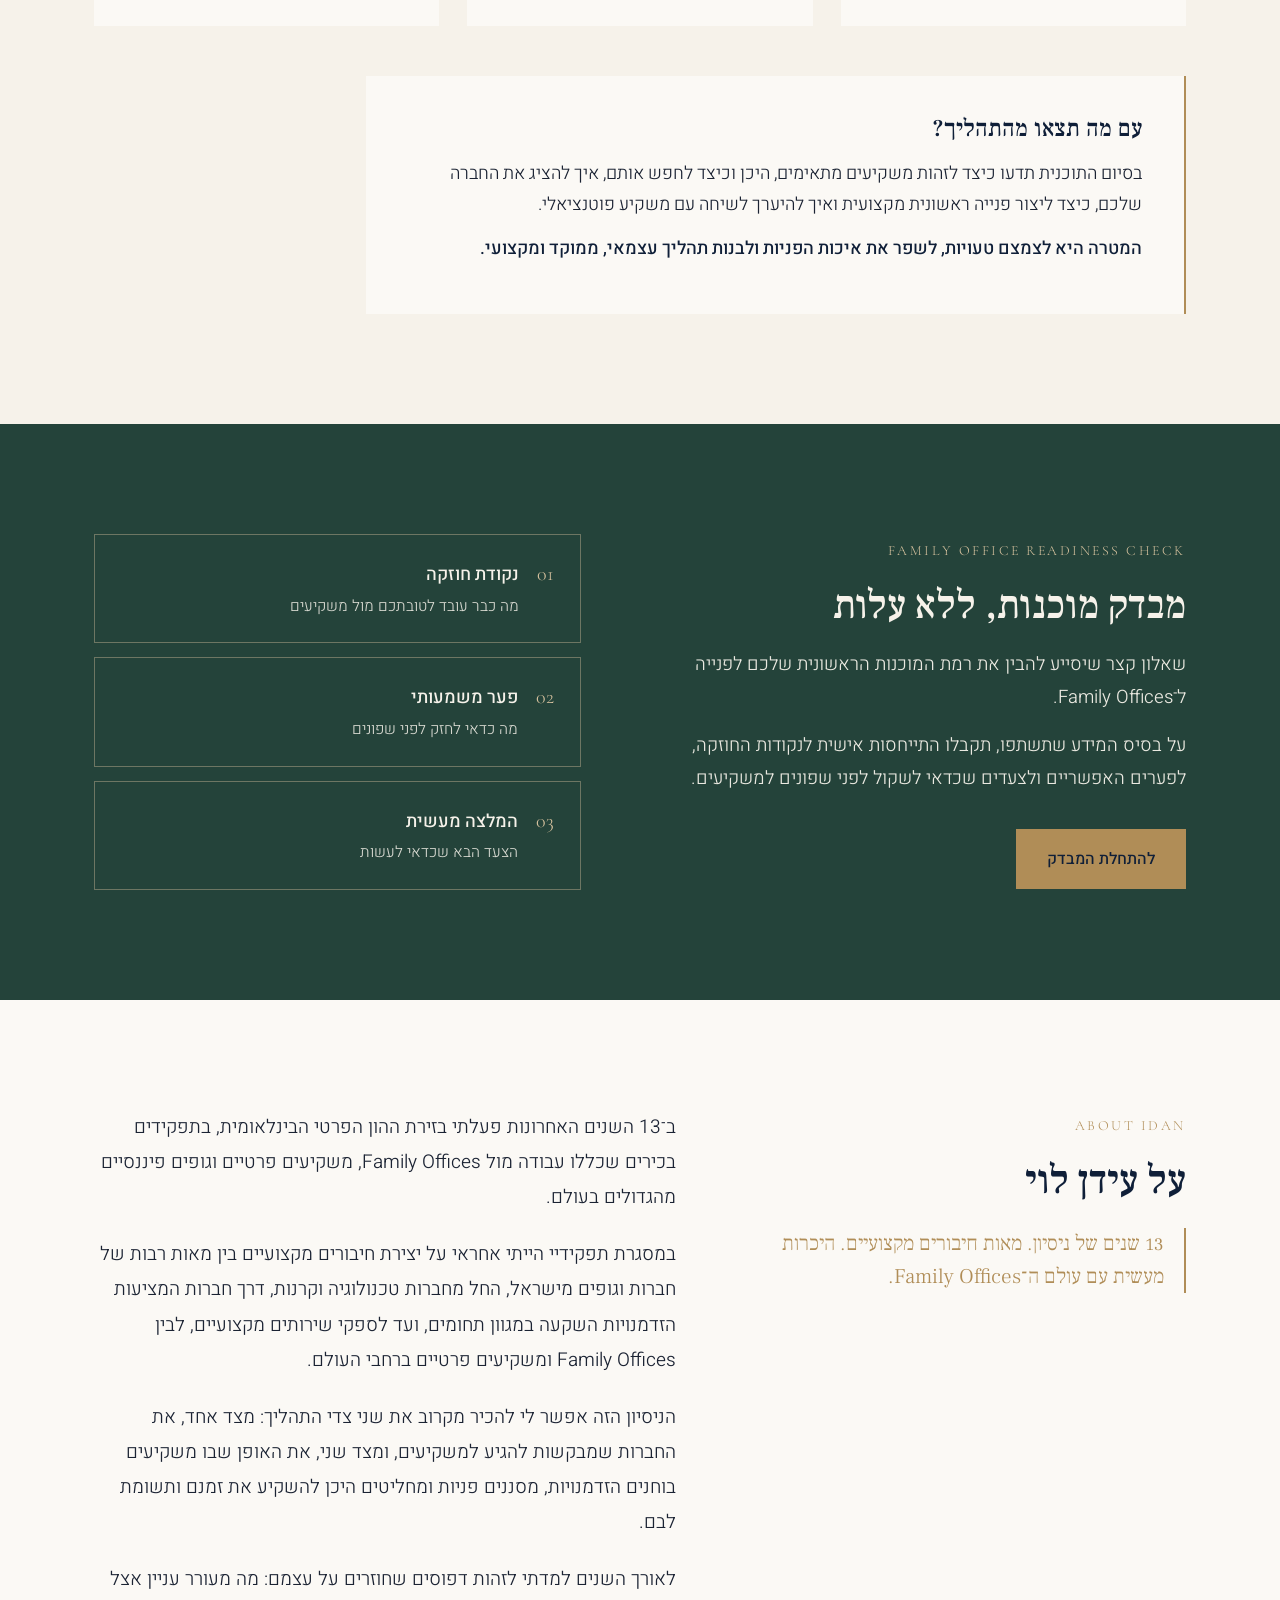
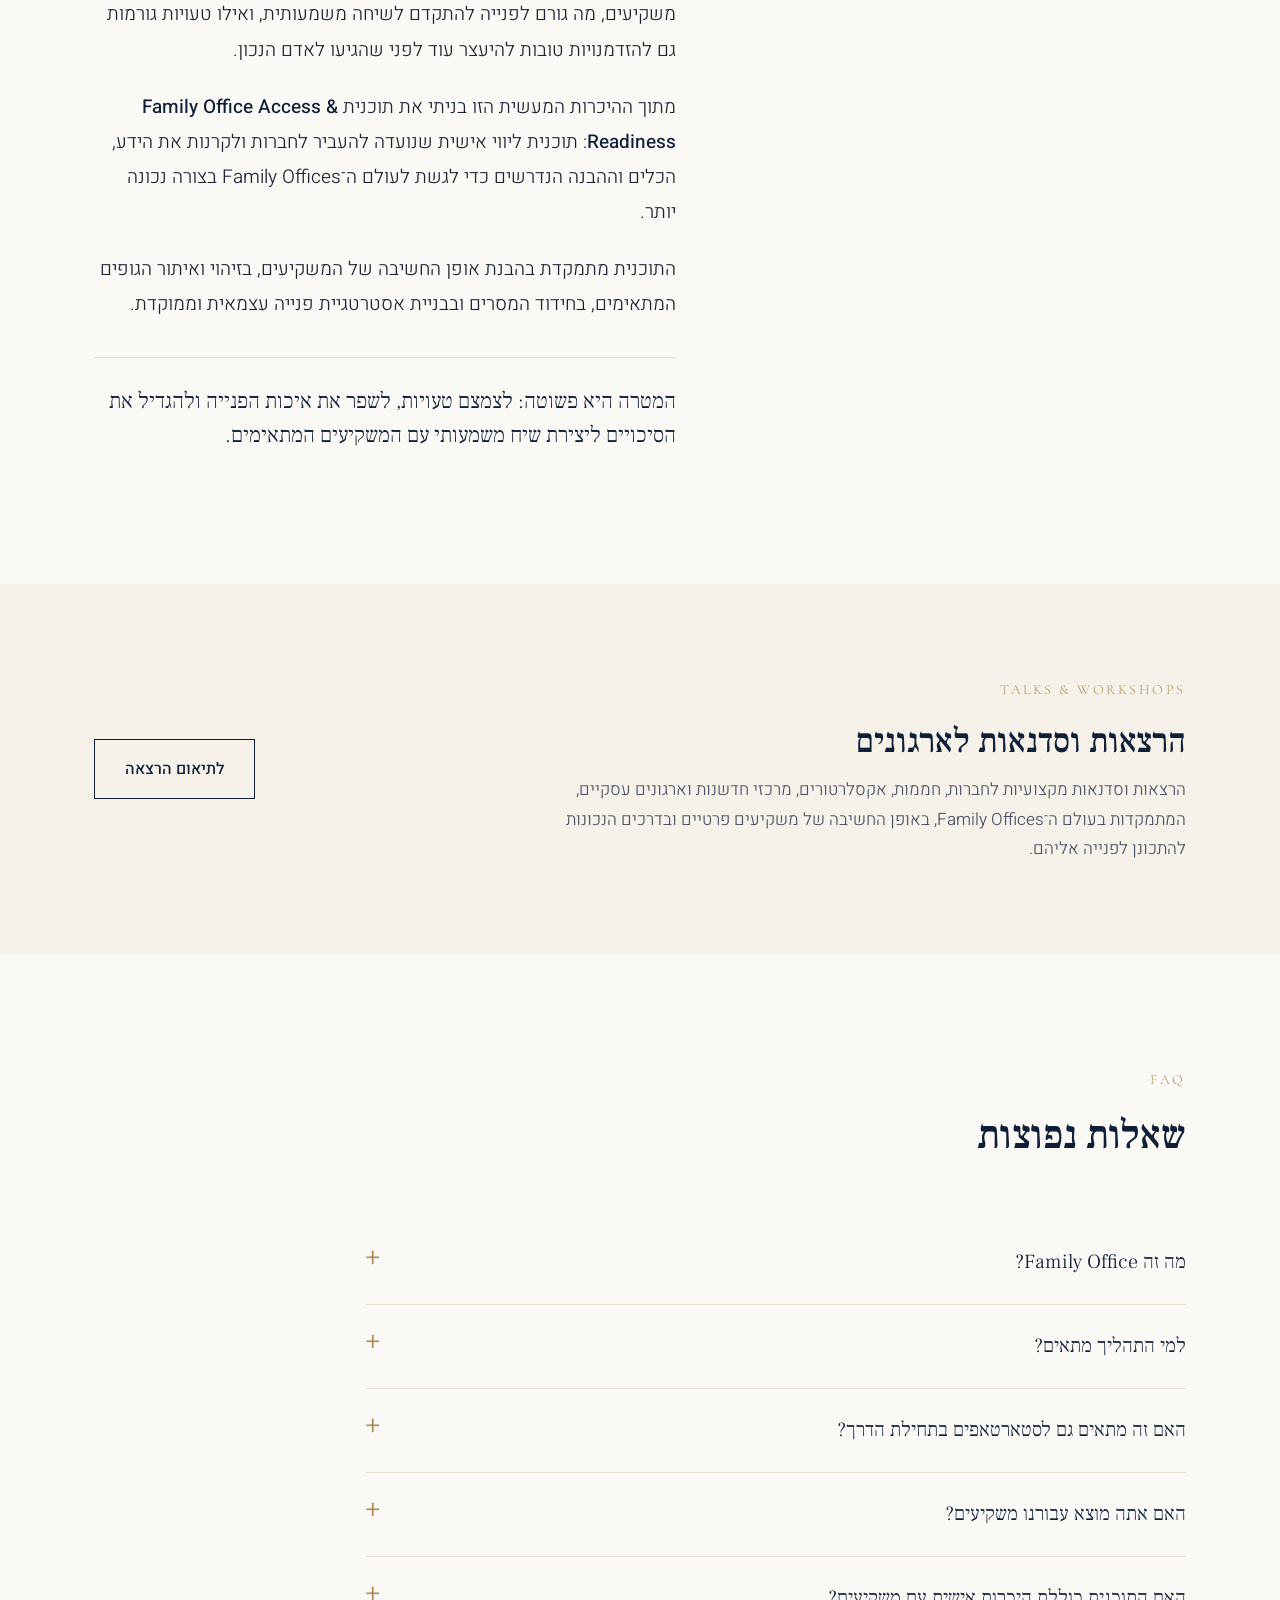
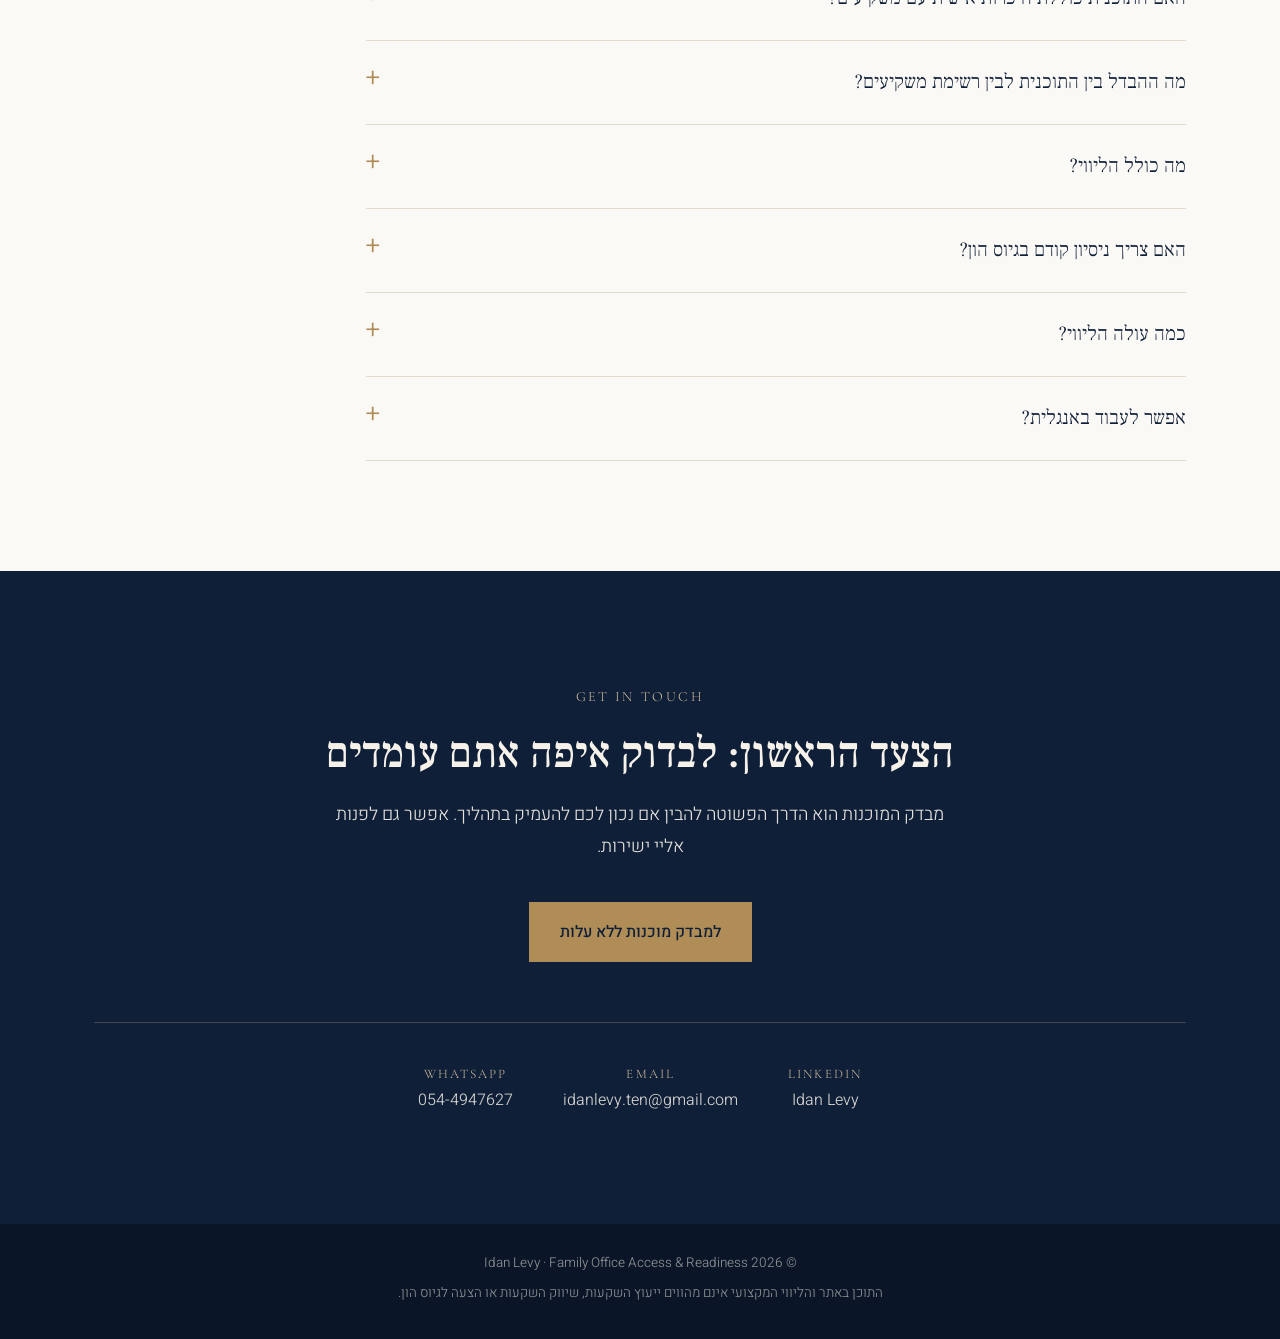
==== commit a88d8369: "Apply Idan's content revisions: new hero, 13 years, outcomes, about text, FAQ; improve readability C" ====
--- a/index.html
+++ b/index.html
@@ -4,7 +4,7 @@
 <meta charset="utf-8">
 <meta name="viewport" content="width=device-width, initial-scale=1">
 <title>עידן לוי | Family Office Access &amp; Readiness</title>
-<meta name="description" content="עידן לוי מלווה חברות ויזמים בגישה לעולם ה־Family&nbsp;Offices וההון הפרטי: הבנת המשקיעים, איתור מקבלי החלטות והכנה לשיחות. כמעט 14 שנות ניסיון בינלאומי.">
+<meta name="description" content="עידן לוי מלווה חברות ויזמים בגישה לעולם ה־Family&nbsp;Offices וההון הפרטי: הבנת המשקיעים, איתור מקבלי החלטות והכנה לשיחות. 13 שנות ניסיון בינלאומי.">
 <link rel="preconnect" href="https://fonts.googleapis.com">
 <link rel="preconnect" href="https://fonts.gstatic.com" crossorigin>
 <link href="https://fonts.googleapis.com/css2?family=Frank+Ruhl+Libre:wght@400;500;700&family=Heebo:wght@300;400;500;600&family=Cormorant+Garamond:wght@500;600&display=swap" rel="stylesheet">
@@ -18,7 +18,7 @@
     --gold-soft:#d9c4a0;
     --green:#24433a;
     --ink:#1b2333;
-    --muted:#5d6577;
+    --muted:#474f60;
     --line:#e3dccf;
     --max:1140px;
   }
@@ -51,9 +51,11 @@
   /* hero */
   .hero{padding:90px 0 100px;background:var(--cream)}
   .hero-grid{display:grid;grid-template-columns:1.25fr .9fr;gap:70px;align-items:center}
-  .hero h1{font-size:clamp(34px,4.4vw,54px);font-weight:500;margin-bottom:28px}
+  .hero h1{font-size:clamp(30px,3.4vw,44px);font-weight:500;margin-bottom:28px}
   .hero h1 em{font-style:normal;color:var(--gold)}
-  .hero p.lead{font-size:19px;color:var(--muted);max-width:560px;margin-bottom:38px}
+  .hero p.lead{font-size:18.5px;color:var(--muted);max-width:580px;margin-bottom:16px}
+  .hero .cta-row{margin-top:30px}
+  .tagline{font-size:17px;font-weight:400;color:var(--navy);margin:-8px 0 22px}
   .cta-row{display:flex;gap:14px;flex-wrap:wrap}
   .portrait{position:relative;aspect-ratio:1/1;background:var(--navy);display:flex;align-items:center;justify-content:center;overflow:hidden}
   .portrait::after{content:"";position:absolute;inset:16px;border:1px solid rgba(217,196,160,.45);pointer-events:none}
@@ -66,13 +68,13 @@
   .stats-grid{display:grid;grid-template-columns:repeat(3,1fr);gap:30px}
   .stat{border-right:1px solid rgba(217,196,160,.35);padding-right:26px}
   .stat:first-child{border-right:0;padding-right:0}
-  .stat .num{font-family:"Frank Ruhl Libre",serif;font-size:42px;color:var(--gold-soft);line-height:1.1;margin-bottom:8px}
-  .stat p{font-size:16px;color:rgba(246,242,234,.82)}
+  .stat .num{font-family:"Frank Ruhl Libre",serif;font-size:30px;color:var(--gold-soft);line-height:1.1;margin-bottom:8px}
+  .stat p{font-size:16px;color:rgba(246,242,234,.92)}
 
   section{padding:110px 0}
   .sec-head{max-width:720px;margin-bottom:60px}
   .sec-head h2{font-size:clamp(28px,3.2vw,40px);margin-bottom:18px}
-  .sec-head p{font-size:18px;color:var(--muted)}
+  .sec-head p{font-size:18.5px;color:var(--muted);margin-bottom:12px}
 
   /* why */
   .why-grid{display:grid;grid-template-columns:1fr 1fr;gap:70px}
@@ -95,28 +97,34 @@
   .pillar{background:var(--paper);padding:40px 34px;border-top:2px solid var(--gold)}
   .pillar .n{font-family:"Cormorant Garamond",serif;font-size:40px;color:var(--gold);line-height:1;margin-bottom:18px}
   .pillar h3{font-size:22px;margin-bottom:14px}
-  .pillar p{font-size:16px;color:var(--muted)}
-  .program-note{margin-top:46px;max-width:760px;font-size:18px}
-  .program-note strong{font-weight:500;color:var(--navy)}
+  .pillar p{font-size:16.5px;color:var(--muted)}
+  .outcome{margin-top:50px;max-width:820px;padding:38px 42px;background:var(--paper);border-right:2px solid var(--gold)}
+  .outcome h3{font-size:24px;margin-bottom:14px}
+  .outcome p{font-size:18px;margin-bottom:12px}
+  .outcome strong{font-weight:500;color:var(--navy)}
+
 
   /* readiness */
   .readiness{background:var(--green);color:var(--cream)}
   .readiness-grid{display:grid;grid-template-columns:1.1fr 1fr;gap:70px;align-items:center}
   .readiness h2{color:var(--cream);font-size:clamp(28px,3.2vw,40px);margin-bottom:18px}
   .readiness .eyebrow{color:var(--gold-soft)}
-  .readiness p{color:rgba(246,242,234,.85);font-size:18px;margin-bottom:34px}
+  .readiness p{color:rgba(246,242,234,.95);font-size:18.5px;margin-bottom:16px}
+  .readiness .btn{margin-top:18px}
   .get{list-style:none;display:grid;gap:14px}
   .get li{padding:22px 26px;border:1px solid rgba(217,196,160,.4);display:flex;gap:18px;align-items:baseline}
   .get li span{font-family:"Cormorant Garamond",serif;color:var(--gold-soft);font-size:20px}
   .get li b{font-weight:500;display:block;font-size:18px}
-  .get li small{font-size:15px;color:rgba(246,242,234,.7)}
+  .get li small{font-size:15.5px;color:rgba(246,242,234,.85)}
 
   /* about */
   .about-grid{display:grid;grid-template-columns:.85fr 1.15fr;gap:80px;align-items:start}
   .about-side{position:sticky;top:110px}
   .about-side h2{font-size:clamp(28px,3.2vw,40px);margin-bottom:22px}
   .about-side .quote{font-family:"Frank Ruhl Libre",serif;font-size:21px;color:var(--gold);line-height:1.55;padding-right:20px;border-right:2px solid var(--gold)}
-  .about-body p{margin-bottom:22px;font-size:17.5px}
+  .about-body p{margin-bottom:22px;font-size:19px;line-height:1.85}
+  .about-body strong{font-weight:500;color:var(--navy)}
+  .about-body .goal{font-family:"Frank Ruhl Libre",serif;font-size:22px;line-height:1.55;color:var(--navy);padding:26px 0 0;border-top:1px solid var(--line);margin-top:34px}
   .about-body h3{font-size:22px;margin:38px 0 14px}
   .clarify{margin-top:34px;padding:22px 26px;background:var(--cream);font-size:16px;color:var(--muted)}
 
@@ -139,7 +147,7 @@
   .contact{background:var(--navy);color:var(--cream);text-align:center}
   .contact h2{color:var(--cream);font-size:clamp(28px,3.4vw,44px);margin-bottom:18px}
   .contact .eyebrow{color:var(--gold-soft)}
-  .contact p.lead{color:rgba(246,242,234,.8);font-size:18px;max-width:620px;margin:0 auto 40px}
+  .contact p.lead{color:rgba(246,242,234,.92);font-size:18px;max-width:620px;margin:0 auto 40px}
   .contact .cta-row{justify-content:center;margin-bottom:60px}
   .channels{display:flex;justify-content:center;gap:50px;flex-wrap:wrap;padding-top:40px;border-top:1px solid rgba(217,196,160,.25)}
   .channels a{display:block;font-size:16px;color:rgba(246,242,234,.85)}
@@ -160,6 +168,8 @@
     section{padding:76px 0}
     .about-side{position:static}
     .bridge{padding:32px 26px}
+    .outcome{padding:28px 22px}
+    .stat .num{font-size:26px}
   }
   @media (max-width:520px){
     .wrap{padding:0 16px}
@@ -198,11 +208,13 @@
     <div class="wrap hero-grid">
       <div>
         <span class="eyebrow">Family Office Access &amp; Readiness</span>
-        <h1>להכיר את המשקיעים הנכונים.<br>להבין כיצד הם חושבים.<br><em>לדעת איך להגיע אליהם.</em></h1>
-        <p class="lead">ליווי אישי לחברות ויזמים: ידע, אסטרטגיה וכלים מעשיים להבנת עולם ה־Family&nbsp;Offices, לזיהוי משקיעים מתאימים, להגעה למקבלי ההחלטות ולניהול תהליך מקצועי מולם.</p>
+        <p class="tagline">אסטרטגיית איתור, פנייה והכנה לעולם ה־Family&nbsp;Offices</p>
+        <h1>להבין איך Family&nbsp;Offices חושבים.<br>לדעת איך למצוא אותם.<br><em>להגיע מוכנים לפנייה.</em></h1>
+        <p class="lead">עולם ה־Family&nbsp;Offices מציע לחברות ולקרנות הזדמנויות משמעותיות, אך פועל לפי שיקולים, תהליכי קבלת החלטות וציפיות שלא תמיד מוכרים למי שמגיע אליו לראשונה.</p>
+        <p class="lead">אני מסייע לחברות ולקרנות להבין את העולם הזה, לזהות את סוג המשקיעים הרלוונטיים עבורן, ללמוד כיצד לאתר אותם ולבנות אסטרטגיית פנייה עצמאית, מקצועית וממוקדת.</p>
         <div class="cta-row">
-          <a href="#readiness" class="btn btn-primary">למבדק מוכנות ללא עלות</a>
-          <a href="#program" class="btn btn-ghost">על תוכנית הליווי</a>
+          <a href="#readiness" class="btn btn-primary">מבדק מוכנות ללא עלות</a>
+          <a href="#program" class="btn btn-ghost">הכירו את תוכנית הליווי</a>
         </div>
       </div>
       <div class="portrait">
@@ -218,15 +230,15 @@
   <div class="stats">
     <div class="wrap stats-grid">
       <div class="stat">
-        <div class="num">כמעט 14</div>
-        <p>שנות ניסיון בעולם ה־Family&nbsp;Offices וההון הפרטי</p>
+        <div class="num">13 שנות ניסיון</div>
+        <p>בעבודה מקצועית מול Family&nbsp;Offices, משקיעים פרטיים וגופים פיננסיים בינלאומיים</p>
       </div>
       <div class="stat">
-        <div class="num">מאות</div>
-        <p>Family&nbsp;Offices ומשקיעים פרטיים שעבדתי מולם</p>
+        <div class="num">מאות Family&nbsp;Offices</div>
+        <p>היכרות מקצועית שנצברה במהלך שנים של פעילות בזירה הבינלאומית</p>
       </div>
       <div class="stat">
-        <div class="num">4 זירות</div>
+        <div class="num">פעילות בינלאומית</div>
         <p>צפון אמריקה, אירופה, אסיה והמזרח התיכון</p>
       </div>
     </div>
@@ -238,7 +250,8 @@
       <div class="sec-head">
         <span class="eyebrow">Why Family&nbsp;Offices</span>
         <h2>ערוץ הון ושותפויות שכדאי להכיר ולבחון ברצינות</h2>
-        <p>הון הוא אחד המשאבים החשובים ביותר לצמיחה של חברה, ועולם ה־Family&nbsp;Offices הוא מקור משמעותי להון פרטי ולשותפויות אסטרטגיות.</p>
+        <p>הון פרטי יכול להיות מקור משמעותי לצמיחה ולשותפויות אסטרטגיות. עם זאת, עולם ה־Family&nbsp;Offices מגוון מאוד, וכל משפחה פועלת בהתאם לאסטרטגיית השקעה, תחומי עניין ותהליכי קבלת החלטות משלה.</p>
+        <p>פנייה מוצלחת מתחילה בהבנת ההבדלים הללו, במחקר נכון ובבחירת הגישה המתאימה.</p>
       </div>
       <div class="why-grid">
         <div>
@@ -254,15 +267,15 @@
         <div>
           <h3>אבל הגישה לעולם הזה מורכבת</h3>
           <ul class="gaps">
-            <li>אילו Family&nbsp;Offices מתאימים לחברה שלכם</li>
-            <li>היכן לחפש אותם ואיך לבדוק השקעות קודמות</li>
+            <li>אילו משפחות ו־Family&nbsp;Offices מתאימים לחברה שלכם</li>
+            <li>היכן לחפש אותם ואיך לחקור את העדפות ההשקעה שלהם</li>
             <li>כיצד לאתר את מקבלי ההחלטות</li>
             <li>איך לפנות בצורה שתעורר עניין אמיתי</li>
             <li>כיצד להתנהל אחרי שנוצר הקשר</li>
           </ul>
         </div>
       </div>
-      <div class="bridge">רעיון טוב ומצגת מרשימה הם רק נקודת ההתחלה. <span>אני הופך עולם שנראה לרבים סגור ולא נגיש לתהליך עבודה ברור, ממוקד ומעשי.</span></div>
+      <div class="bridge">השאלה אינה רק אם החברה שלכם מתאימה לעולם ה־Family&nbsp;Offices. <span>השאלה היא איך לזהות את המשפחות המתאימות, לחקור את העדפות ההשקעה שלהן ולגשת אליהן באופן מקצועי.</span></div>
     </div>
   </section>
 
@@ -283,21 +296,25 @@
       <div class="pillars">
         <div class="pillar">
           <div class="n">01</div>
-          <h3>הבנת המשקיעים ומיצוב החברה</h3>
-          <p>כיצד Family&nbsp;Offices פועלים, איך הם בוחנים הזדמנויות, וכיצד להציג את החברה בצורה שתהיה רלוונטית עבורם.</p>
+          <h3>מפגש 1: הבנת המשקיעים ומיצוב החברה</h3>
+          <p>כיצד Family&nbsp;Offices פועלים, מה הם בוחנים בהזדמנויות השקעה, וכיצד להציג את החברה באופן שיהיה רלוונטי עבורם.</p>
         </div>
         <div class="pillar">
           <div class="n">02</div>
-          <h3>איתור משקיעים ויצירת גישה</h3>
-          <p>חיפוש Family&nbsp;Offices, בדיקת השקעות קודמות וזיהוי התאמה. איתור מקבלי החלטות, בניית דרכי היכרות וניסוח פניות אישיות וממוקדות.</p>
+          <h3>מפגש 2: איתור משקיעים ויצירת גישה</h3>
+          <p>שיטות מחקר ואיתור של Family&nbsp;Offices, בדיקת התאמה, זיהוי אנשי הקשר ומקבלי ההחלטות, ובניית אסטרטגיית פנייה אישית וממוקדת.</p>
         </div>
         <div class="pillar">
           <div class="n">03</div>
-          <h3>הכנה לשיחות עם משקיעים</h3>
-          <p>סימולציה של פגישה, תרגול שאלות והתנגדויות, בניית Follow-up וגיבוש תוכנית עבודה ל־30 יום.</p>
-        </div>
-      </div>
-      <p class="program-note"><strong>עובדים על החברה שלכם, לא על חברה דמיונית.</strong> הדגש הוא על עבודה מעשית על האתגרים והמטרות האמיתיים שלכם, כדי שתצאו עם יכולת עצמאית לעבוד מול משקיעים מהעולם הזה.</p>
+          <h3>מפגש 3: הכנה לשיחות עם משקיעים</h3>
+          <p>סימולציה של פנייה, תרגול שאלות והתנגדויות, חידוד המסרים ובניית תוכנית פעולה ל־30 יום.</p>
+        </div>
+      </div>
+      <div class="outcome">
+        <h3>עם מה תצאו מהתהליך?</h3>
+        <p>בסיום התוכנית תדעו כיצד לזהות משקיעים מתאימים, היכן וכיצד לחפש אותם, איך להציג את החברה שלכם, כיצד ליצור פנייה ראשונית מקצועית ואיך להיערך לשיחה עם משקיע פוטנציאלי.</p>
+        <p><strong>המטרה היא לצמצם טעויות, לשפר את איכות הפניות ולבנות תהליך עצמאי, ממוקד ומקצועי.</strong></p>
+      </div>
     </div>
   </section>
 
@@ -307,9 +324,10 @@
       <div>
         <span class="eyebrow">Family Office Readiness Check</span>
         <h2>מבדק מוכנות, ללא עלות</h2>
-        <p>שאלון קצר של כשלוש דקות: ספרו על הפעילות שלכם, על המטרות ועל מה שניסיתם עד היום מול משקיעים. אחרי שאעבור על התשובות, תקבלו ממני התייחסות אישית.</p>
-        <!-- להחליף בקישור לטופס המוכנות הקיים של עידן -->
-        <a href="READINESS_FORM_URL" class="btn btn-gold" id="readiness-link">להתחלת המבדק</a>
+        <p>שאלון קצר שיסייע להבין את רמת המוכנות הראשונית שלכם לפנייה ל־Family&nbsp;Offices.</p>
+        <p>על בסיס המידע שתשתפו, תקבלו התייחסות אישית לנקודות החוזקה, לפערים האפשריים ולצעדים שכדאי לשקול לפני שפונים למשקיעים.</p>
+        <!-- זמני: עד שיגיע הקישור לטופס המוכנות, הכפתור פותח מייל לעידן. להחליף ב-href של הטופס -->
+        <a href="mailto:idanlevy.ten@gmail.com?subject=Family%20Office%20Readiness%20Check" class="btn btn-gold" id="readiness-link">להתחלת המבדק</a>
       </div>
       <ul class="get">
         <li><span>01</span><div><b>נקודת חוזקה</b><small>מה כבר עובד לטובתכם מול משקיעים</small></div></li>
@@ -324,17 +342,17 @@
     <div class="wrap about-grid">
       <div class="about-side">
         <span class="eyebrow">About Idan</span>
-        <h2>עידן לוי</h2>
-        <p class="quote">ניסיון מעשי מבפנים, משני צדי השולחן: איך משקיעים חושבים, ומה באמת עוצר חברות בדרך אליהם.</p>
+        <h2>על עידן לוי</h2>
+        <p class="quote">13 שנים של ניסיון. מאות חיבורים מקצועיים. היכרות מעשית עם עולם ה־Family&nbsp;Offices.</p>
       </div>
       <div class="about-body">
-        <p>כמעט 14 שנים אני פועל בעולם ה־Family&nbsp;Offices והמשקיעים הפרטיים הבינלאומיים, בתפקידים ניהוליים בכירים. לאורך השנים עבדתי מול מאות Family&nbsp;Offices ומשקיעים פרטיים, לצד חברות, קרנות, יזמים ובעלי עסקים, ונחשפתי באופן ישיר לתהליכי ההיכרות, ההצגה והתקשורת שבין חברות למשקיעים.</p>
-        <p>בשנים האלה ראיתי פער שחוזר על עצמו: חברות איכותיות, עם פעילות מרשימה ופוטנציאל עסקי אמיתי, שאינן יודעות כיצד לגשת לעולם הזה. לעיתים הבעיה אינה בהזדמנות עצמה, אלא בחוסר היכרות עם המשקיעים, בבחירת הגורמים הלא נכונים, בפנייה שאינה מותאמת או בחוסר הבנה של התהליך.</p>
-        <p>מתוך הניסיון הזה החלטתי להעביר לחברות את הידע המעשי שצברתי, ולעזור להן לפעול באופן עצמאי ומקצועי מול מקורות הון פרטיים.</p>
-        <h3>מה אני מביא איתי</h3>
-        <p>היכרות ישירה וממושכת עם עולם המשקיעים, לצד אלפי קשרים מקצועיים עם חברות, מנהלים וגופים עסקיים, בעיקר מעולם הטכנולוגיה וגם מתחומים רבים נוספים. אני מכיר את החשיבות של התאמה בין חברה למשקיע, את הדרכים שבהן נבנים קשרים, ואת הטעויות שעלולות לעצור שיחה עוד לפני שהתחילה.</p>
-        <p>הרקע שלי מסחרי, עסקי ובינלאומי, ומבוסס על שנים של עבודה בשטח, לא רק על ידע תיאורטי, קורסים או מחקר.</p>
-        <div class="clarify">חשוב לדעת: אינני מנהל כספים עבור לקוחות ואינני גורם מגייס הון מטעמם. התוכנית מעניקה לחברה את הידע, השיטה והכלים לעבוד מול משקיעים בעצמה.</div>
+        <p>ב־13 השנים האחרונות פעלתי בזירת ההון הפרטי הבינלאומית, בתפקידים בכירים שכללו עבודה מול Family&nbsp;Offices, משקיעים פרטיים וגופים פיננסיים מהגדולים בעולם.</p>
+        <p>במסגרת תפקידיי הייתי אחראי על יצירת חיבורים מקצועיים בין מאות רבות של חברות וגופים מישראל, החל מחברות טכנולוגיה וקרנות, דרך חברות המציעות הזדמנויות השקעה במגוון תחומים, ועד לספקי שירותים מקצועיים, לבין Family&nbsp;Offices ומשקיעים פרטיים ברחבי העולם.</p>
+        <p>הניסיון הזה אפשר לי להכיר מקרוב את שני צדי התהליך: מצד אחד, את החברות שמבקשות להגיע למשקיעים, ומצד שני, את האופן שבו משקיעים בוחנים הזדמנויות, מסננים פניות ומחליטים היכן להשקיע את זמנם ותשומת לבם.</p>
+        <p>לאורך השנים למדתי לזהות דפוסים שחוזרים על עצמם: מה מעורר עניין אצל משקיעים, מה גורם לפנייה להתקדם לשיחה משמעותית, ואילו טעויות גורמות גם להזדמנויות טובות להיעצר עוד לפני שהגיעו לאדם הנכון.</p>
+        <p>מתוך ההיכרות המעשית הזו בניתי את תוכנית <strong>Family Office Access &amp; Readiness</strong>: תוכנית ליווי אישית שנועדה להעביר לחברות ולקרנות את הידע, הכלים וההבנה הנדרשים כדי לגשת לעולם ה־Family&nbsp;Offices בצורה נכונה יותר.</p>
+        <p>התוכנית מתמקדת בהבנת אופן החשיבה של המשקיעים, בזיהוי ואיתור הגופים המתאימים, בחידוד המסרים ובבניית אסטרטגיית פנייה עצמאית וממוקדת.</p>
+        <p class="goal">המטרה היא פשוטה: לצמצם טעויות, לשפר את איכות הפנייה ולהגדיל את הסיכויים ליצירת שיח משמעותי עם המשקיעים המתאימים.</p>
       </div>
     </div>
   </section>
@@ -345,7 +363,7 @@
       <div>
         <span class="eyebrow">Talks &amp; Workshops</span>
         <h2>הרצאות וסדנאות לארגונים</h2>
-        <p>לחברות, חממות, אקסלרטורים, מרכזי חדשנות וארגונים עסקיים: הרצאות וסדנאות על עולם ה־Family&nbsp;Offices ועל דרכי הגישה אליו.</p>
+        <p>הרצאות וסדנאות מקצועיות לחברות, חממות, אקסלרטורים, מרכזי חדשנות וארגונים עסקיים, המתמקדות בעולם ה־Family&nbsp;Offices, באופן החשיבה של משקיעים פרטיים ובדרכים הנכונות להתכונן לפנייה אליהם.</p>
       </div>
       <a href="mailto:idanlevy.ten@gmail.com?subject=%D7%94%D7%A8%D7%A6%D7%90%D7%94%20%2F%20%D7%A1%D7%93%D7%A0%D7%94" class="btn btn-ghost">לתיאום הרצאה</a>
     </div>
@@ -374,6 +392,14 @@
         <details>
           <summary>האם אתה מוצא עבורנו משקיעים?</summary>
           <p>התוכנית מעניקה לחברה את השיטה והכלים לאתר משקיעים ולפנות אליהם בעצמה. זו תוכנית ליווי מעשית, ולא שירות חיצוני של ניהול גיוס הון.</p>
+        </details>
+        <details>
+          <summary>האם התוכנית כוללת היכרות אישית עם משקיעים?</summary>
+          <p>לא. התוכנית נועדה להעניק לכם את הידע, הכלים והאסטרטגיה הדרושים לאיתור משקיעים רלוונטיים ולפנייה עצמאית ומקצועית אליהם. היא אינה כוללת התחייבות להיכרויות, לפגישות או להשקעה.</p>
+        </details>
+        <details>
+          <summary>מה ההבדל בין התוכנית לבין רשימת משקיעים?</summary>
+          <p>רשימת שמות לבדה אינה מספיקה. התוכנית מלמדת כיצד לזהות את המשקיעים הרלוונטיים, להבין את תחומי העניין שלהם, לאתר את אנשי הקשר המתאימים ולבנות פנייה שמתייחסת לצרכים ולשיקולים של כל משקיע.</p>
         </details>
         <details>
           <summary>מה כולל הליווי?</summary>
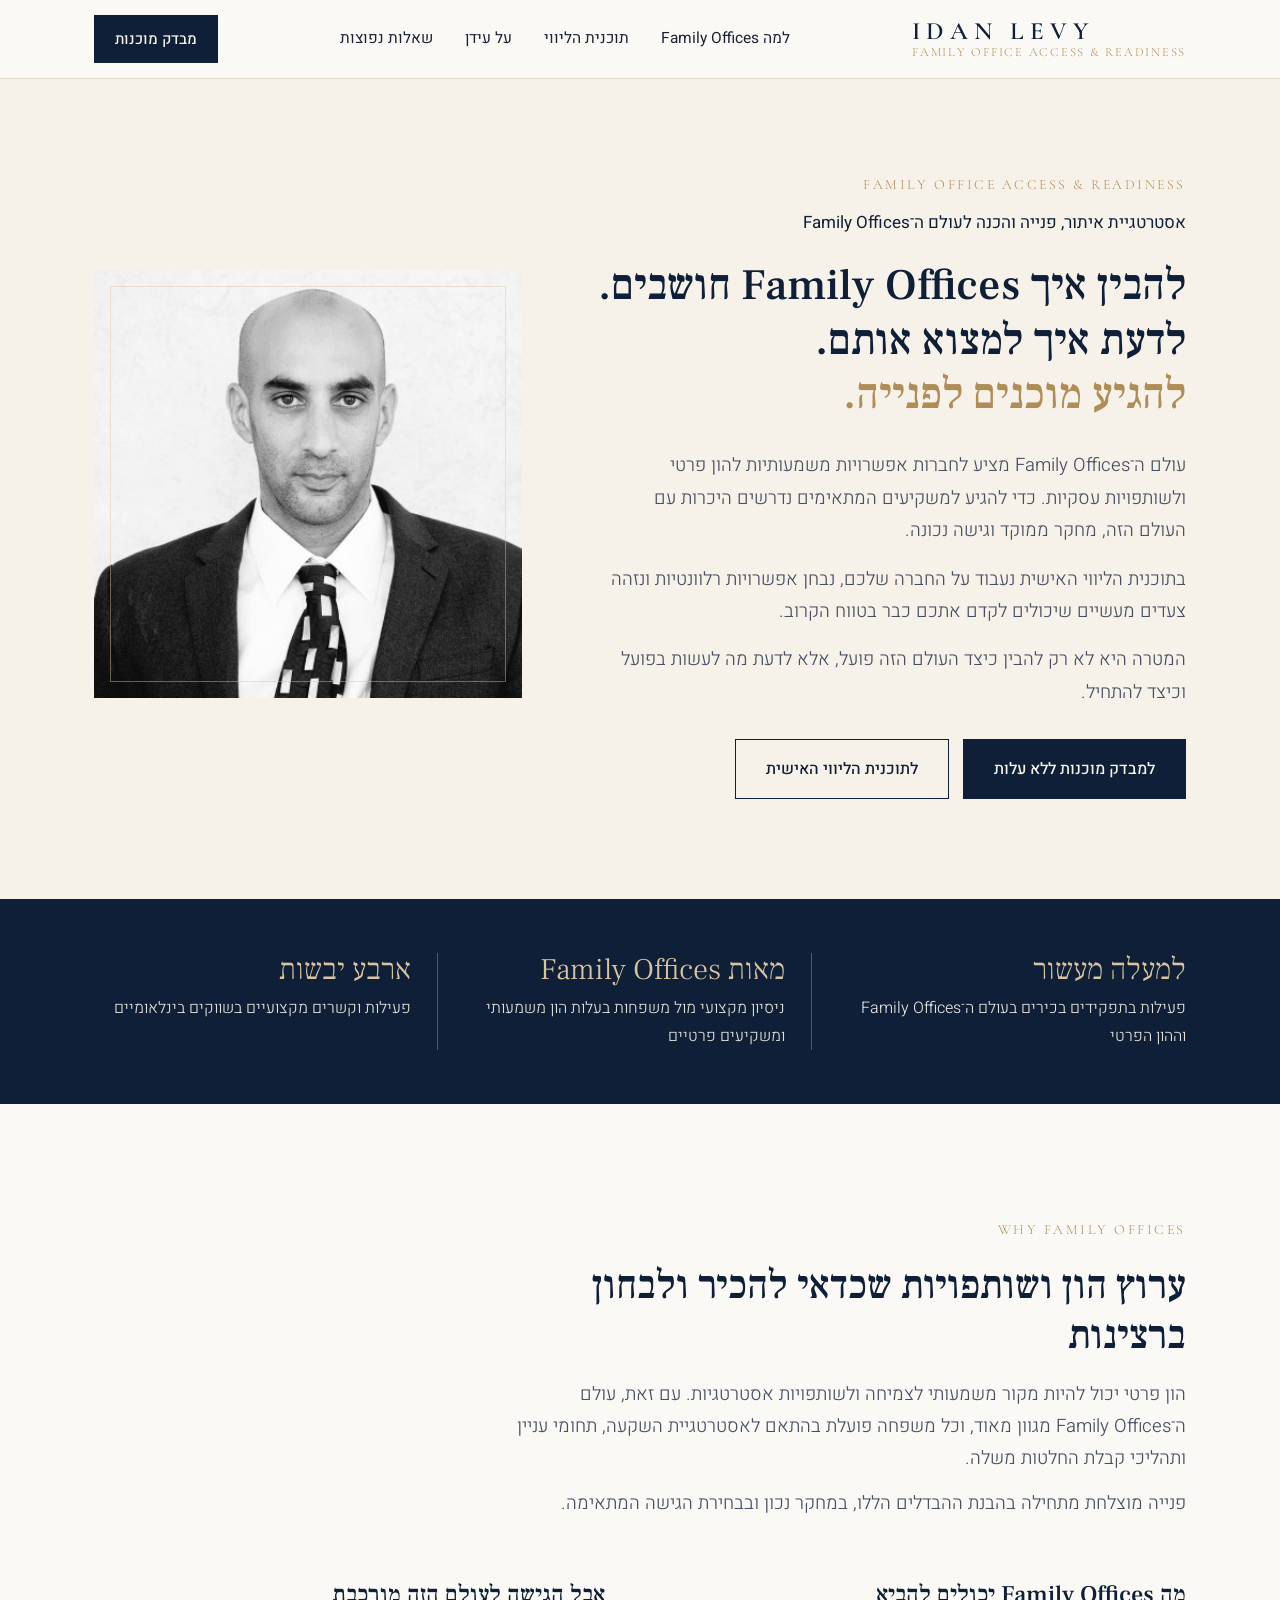
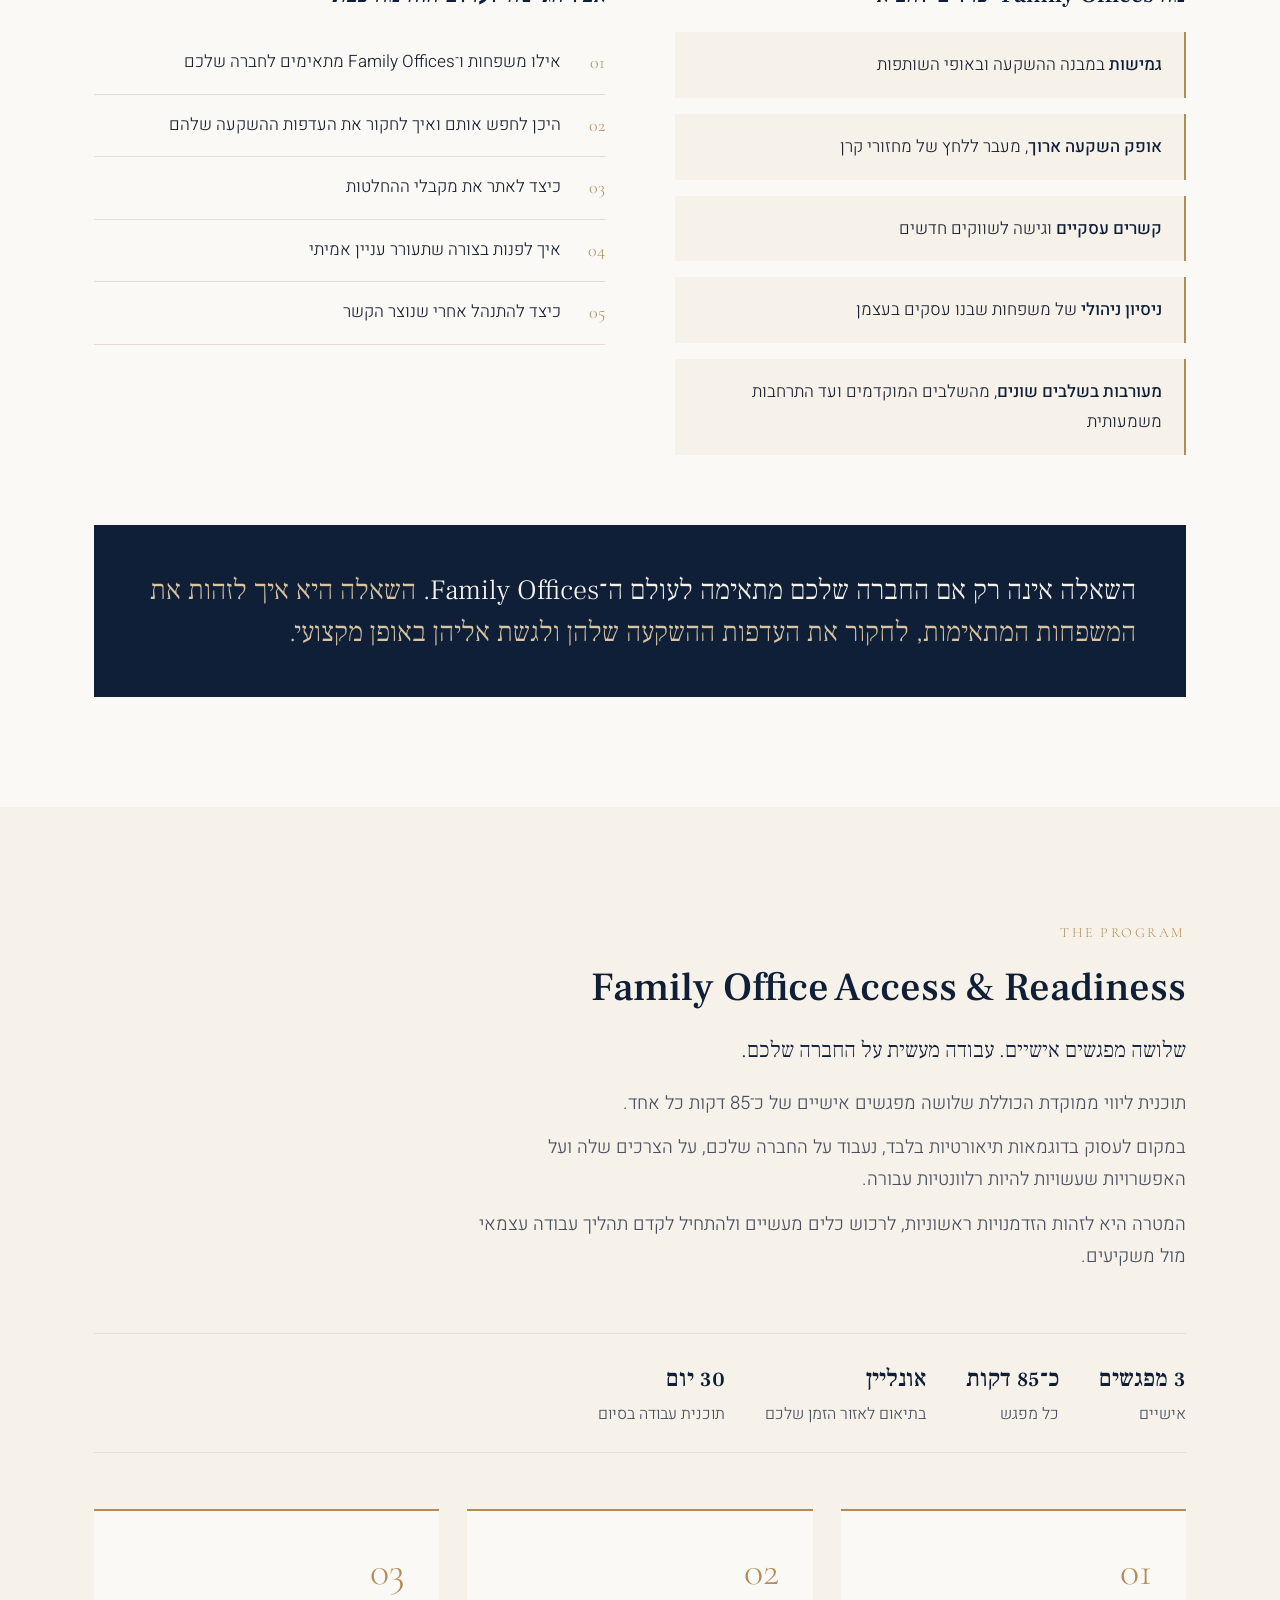
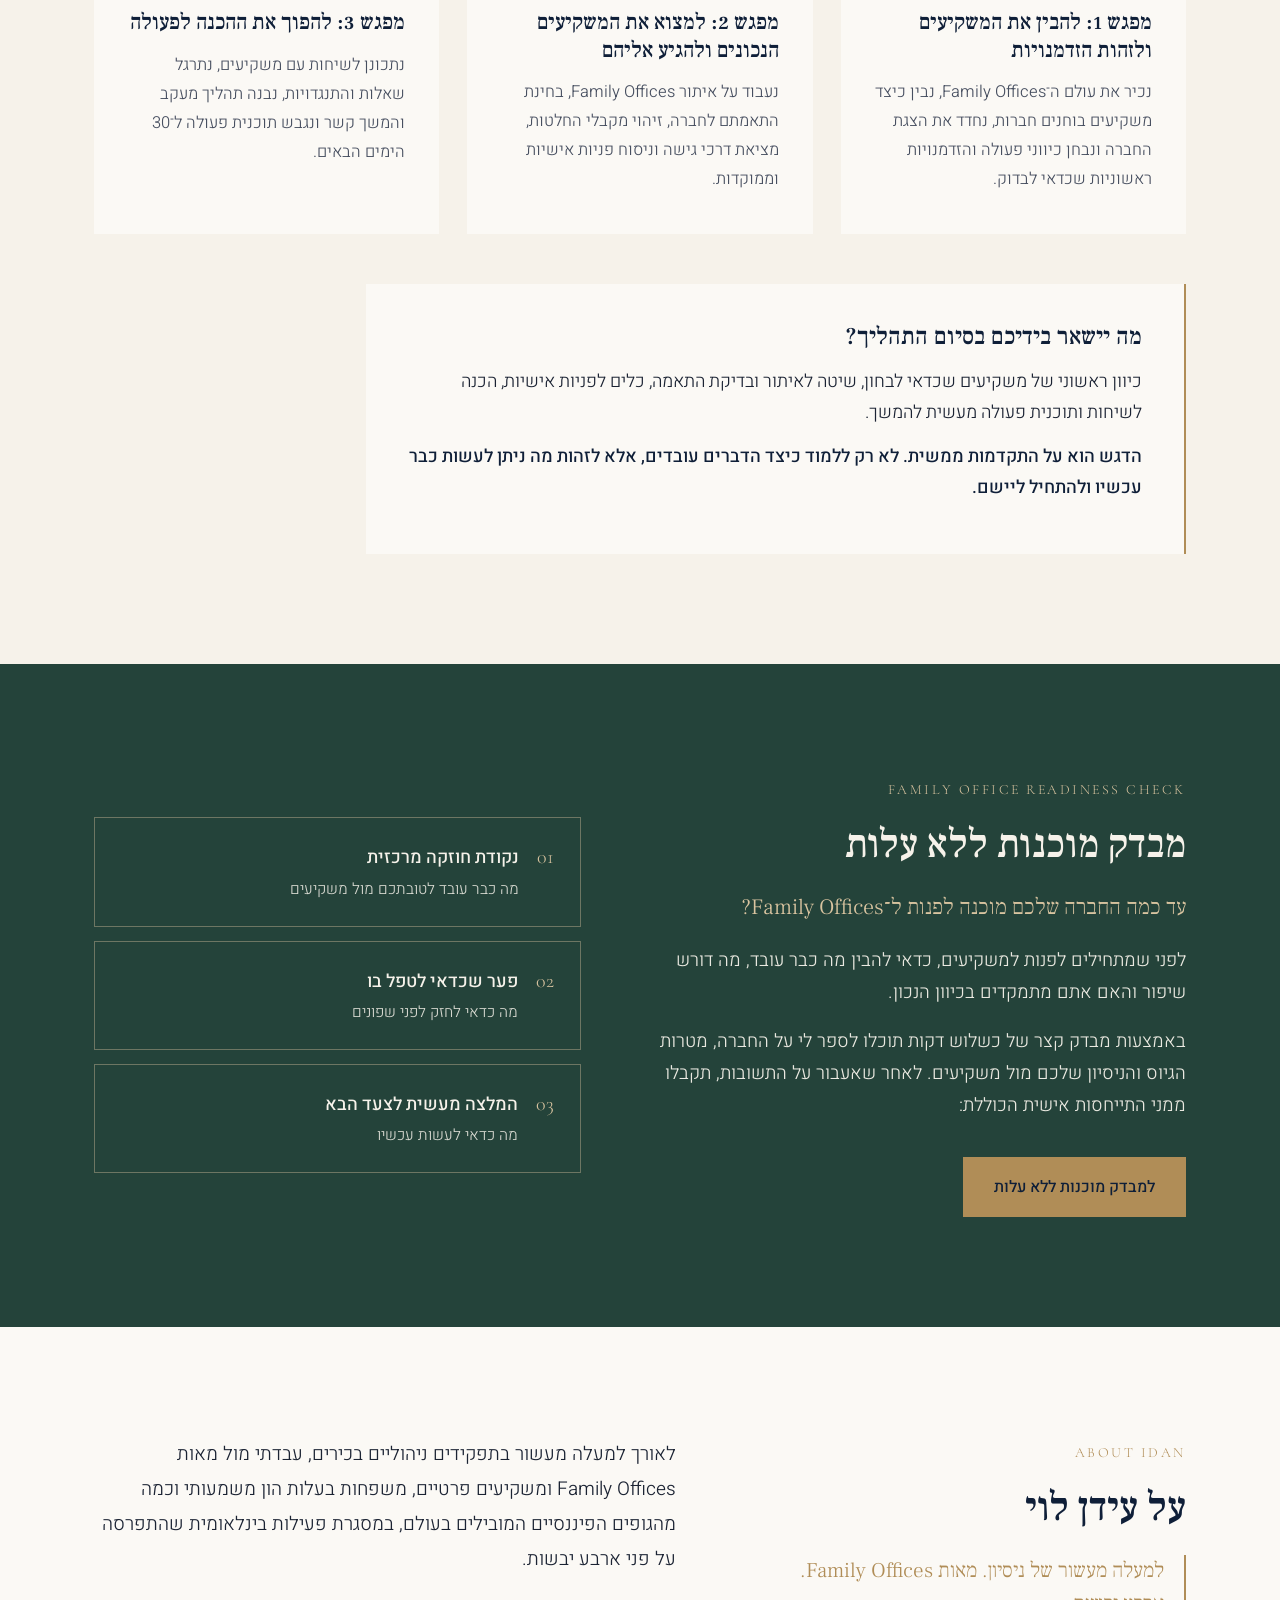
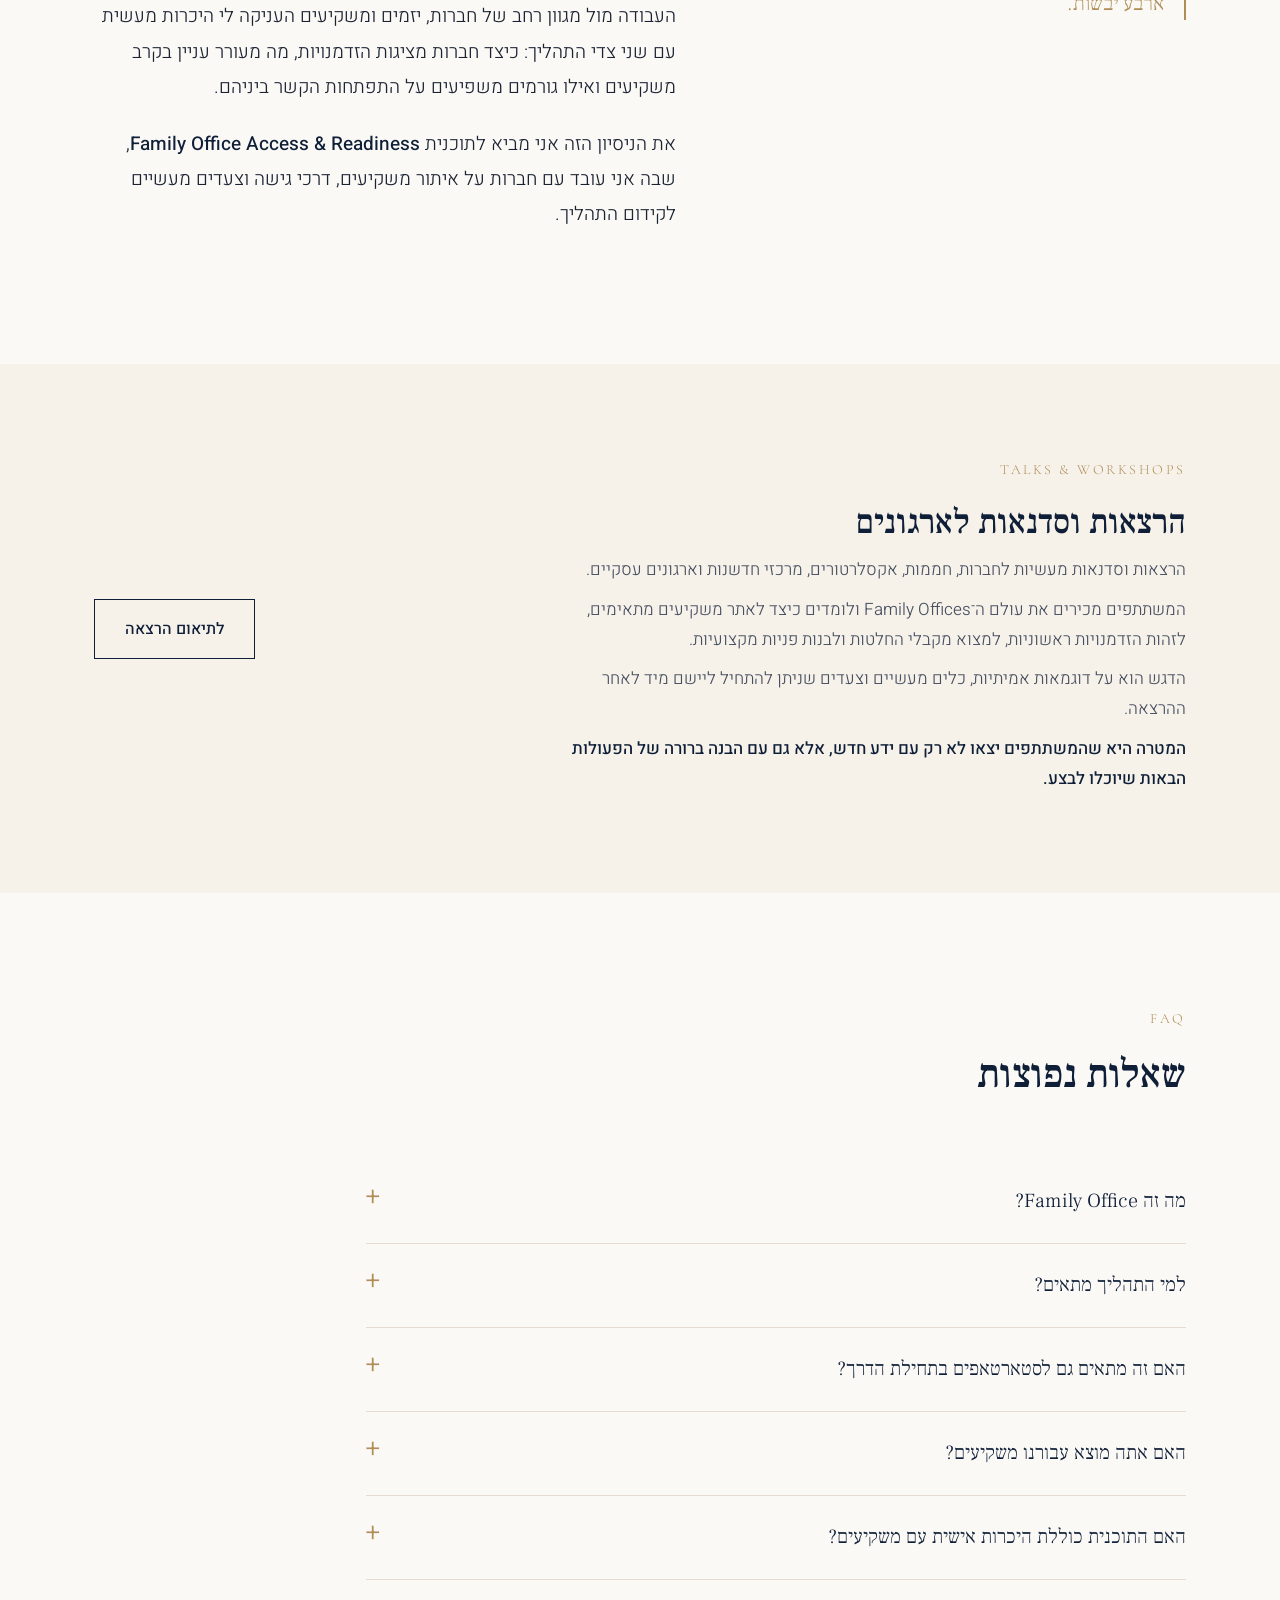
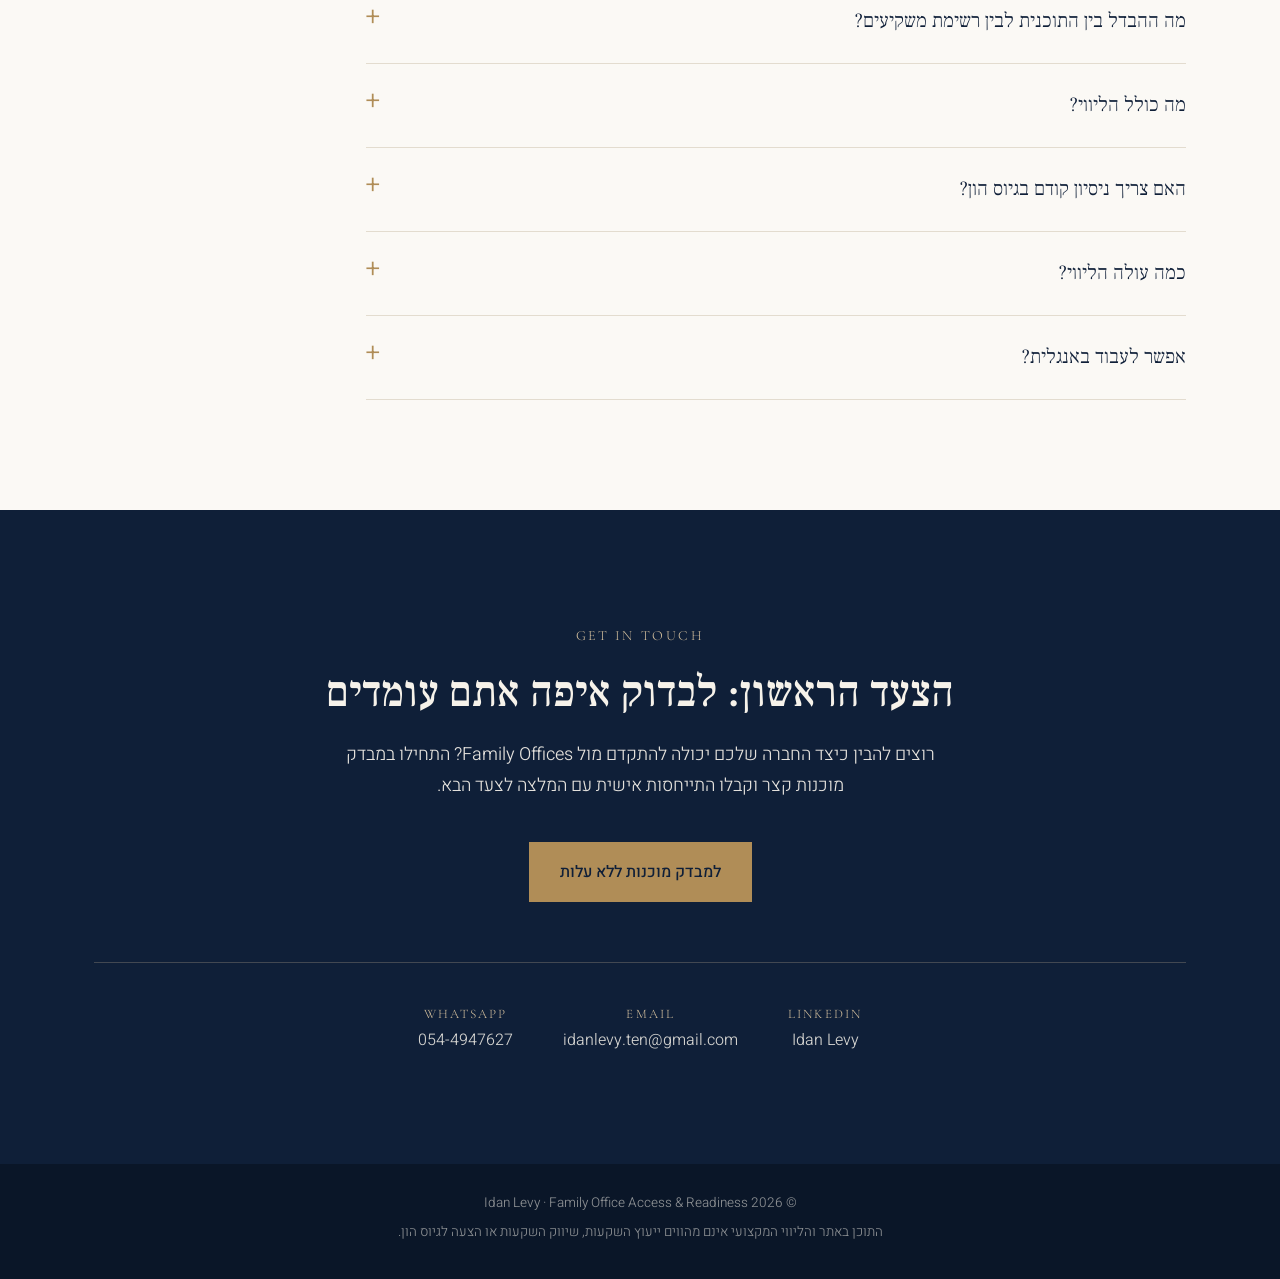
==== commit 515fe4ab: "Apply Idan's second content revision: hero text, stats, program, about, talks, readiness, CTA Co-Aut" ====
--- a/index.html
+++ b/index.html
@@ -4,7 +4,7 @@
 <meta charset="utf-8">
 <meta name="viewport" content="width=device-width, initial-scale=1">
 <title>עידן לוי | Family Office Access &amp; Readiness</title>
-<meta name="description" content="עידן לוי מלווה חברות ויזמים בגישה לעולם ה־Family&nbsp;Offices וההון הפרטי: הבנת המשקיעים, איתור מקבלי החלטות והכנה לשיחות. 13 שנות ניסיון בינלאומי.">
+<meta name="description" content="עידן לוי מלווה חברות ויזמים בגישה לעולם ה־Family&nbsp;Offices וההון הפרטי: הבנת המשקיעים, איתור מקבלי החלטות והכנה לשיחות. למעלה מעשור של ניסיון בינלאומי.">
 <link rel="preconnect" href="https://fonts.googleapis.com">
 <link rel="preconnect" href="https://fonts.gstatic.com" crossorigin>
 <link href="https://fonts.googleapis.com/css2?family=Frank+Ruhl+Libre:wght@400;500;700&family=Heebo:wght@300;400;500;600&family=Cormorant+Garamond:wght@500;600&display=swap" rel="stylesheet">
@@ -75,6 +75,10 @@
   .sec-head{max-width:720px;margin-bottom:60px}
   .sec-head h2{font-size:clamp(28px,3.2vw,40px);margin-bottom:18px}
   .sec-head p{font-size:18.5px;color:var(--muted);margin-bottom:12px}
+  .sec-head p.sub,.readiness p.sub{font-family:"Frank Ruhl Libre",serif;font-size:22px;color:var(--navy);margin-bottom:18px}
+  .readiness p.sub{color:var(--gold-soft)}
+  .talks p{margin-bottom:10px}
+  .talks p strong{font-weight:500;color:var(--navy)}
 
   /* why */
   .why-grid{display:grid;grid-template-columns:1fr 1fr;gap:70px}
@@ -210,11 +214,12 @@
         <span class="eyebrow">Family Office Access &amp; Readiness</span>
         <p class="tagline">אסטרטגיית איתור, פנייה והכנה לעולם ה־Family&nbsp;Offices</p>
         <h1>להבין איך Family&nbsp;Offices חושבים.<br>לדעת איך למצוא אותם.<br><em>להגיע מוכנים לפנייה.</em></h1>
-        <p class="lead">עולם ה־Family&nbsp;Offices מציע לחברות ולקרנות הזדמנויות משמעותיות, אך פועל לפי שיקולים, תהליכי קבלת החלטות וציפיות שלא תמיד מוכרים למי שמגיע אליו לראשונה.</p>
-        <p class="lead">אני מסייע לחברות ולקרנות להבין את העולם הזה, לזהות את סוג המשקיעים הרלוונטיים עבורן, ללמוד כיצד לאתר אותם ולבנות אסטרטגיית פנייה עצמאית, מקצועית וממוקדת.</p>
+        <p class="lead">עולם ה־Family&nbsp;Offices מציע לחברות אפשרויות משמעותיות להון פרטי ולשותפויות עסקיות. כדי להגיע למשקיעים המתאימים נדרשים היכרות עם העולם הזה, מחקר ממוקד וגישה נכונה.</p>
+        <p class="lead">בתוכנית הליווי האישית נעבוד על החברה שלכם, נבחן אפשרויות רלוונטיות ונזהה צעדים מעשיים שיכולים לקדם אתכם כבר בטווח הקרוב.</p>
+        <p class="lead">המטרה היא לא רק להבין כיצד העולם הזה פועל, אלא לדעת מה לעשות בפועל וכיצד להתחיל.</p>
         <div class="cta-row">
-          <a href="#readiness" class="btn btn-primary">מבדק מוכנות ללא עלות</a>
-          <a href="#program" class="btn btn-ghost">הכירו את תוכנית הליווי</a>
+          <a href="#readiness" class="btn btn-primary">למבדק מוכנות ללא עלות</a>
+          <a href="#program" class="btn btn-ghost">לתוכנית הליווי האישית</a>
         </div>
       </div>
       <div class="portrait">
@@ -230,16 +235,16 @@
   <div class="stats">
     <div class="wrap stats-grid">
       <div class="stat">
-        <div class="num">13 שנות ניסיון</div>
-        <p>בעבודה מקצועית מול Family&nbsp;Offices, משקיעים פרטיים וגופים פיננסיים בינלאומיים</p>
+        <div class="num">למעלה מעשור</div>
+        <p>פעילות בתפקידים בכירים בעולם ה־Family&nbsp;Offices וההון הפרטי</p>
       </div>
       <div class="stat">
         <div class="num">מאות Family&nbsp;Offices</div>
-        <p>היכרות מקצועית שנצברה במהלך שנים של פעילות בזירה הבינלאומית</p>
+        <p>ניסיון מקצועי מול משפחות בעלות הון משמעותי ומשקיעים פרטיים</p>
       </div>
       <div class="stat">
-        <div class="num">פעילות בינלאומית</div>
-        <p>צפון אמריקה, אירופה, אסיה והמזרח התיכון</p>
+        <div class="num">ארבע יבשות</div>
+        <p>פעילות וקשרים מקצועיים בשווקים בינלאומיים</p>
       </div>
     </div>
   </div>
@@ -284,8 +289,11 @@
     <div class="wrap">
       <div class="sec-head">
         <span class="eyebrow">The Program</span>
-        <h2>Family Office Access &amp; Readiness<br>תוכנית ליווי אישית לחברות</h2>
-        <p>תהליך מעשי וממוקד, המותאם לחברה שלכם ולשלב שבו היא נמצאת.</p>
+        <h2>Family Office Access &amp; Readiness</h2>
+        <p class="sub">שלושה מפגשים אישיים. עבודה מעשית על החברה שלכם.</p>
+        <p>תוכנית ליווי ממוקדת הכוללת שלושה מפגשים אישיים של כ־85 דקות כל אחד.</p>
+        <p>במקום לעסוק בדוגמאות תיאורטיות בלבד, נעבוד על החברה שלכם, על הצרכים שלה ועל האפשרויות שעשויות להיות רלוונטיות עבורה.</p>
+        <p>המטרה היא לזהות הזדמנויות ראשוניות, לרכוש כלים מעשיים ולהתחיל לקדם תהליך עבודה עצמאי מול משקיעים.</p>
       </div>
       <div class="format">
         <div><b>3 מפגשים</b>אישיים</div>
@@ -296,24 +304,24 @@
       <div class="pillars">
         <div class="pillar">
           <div class="n">01</div>
-          <h3>מפגש 1: הבנת המשקיעים ומיצוב החברה</h3>
-          <p>כיצד Family&nbsp;Offices פועלים, מה הם בוחנים בהזדמנויות השקעה, וכיצד להציג את החברה באופן שיהיה רלוונטי עבורם.</p>
+          <h3>מפגש 1: להבין את המשקיעים ולזהות הזדמנויות</h3>
+          <p>נכיר את עולם ה־Family&nbsp;Offices, נבין כיצד משקיעים בוחנים חברות, נחדד את הצגת החברה ונבחן כיווני פעולה והזדמנויות ראשוניות שכדאי לבדוק.</p>
         </div>
         <div class="pillar">
           <div class="n">02</div>
-          <h3>מפגש 2: איתור משקיעים ויצירת גישה</h3>
-          <p>שיטות מחקר ואיתור של Family&nbsp;Offices, בדיקת התאמה, זיהוי אנשי הקשר ומקבלי ההחלטות, ובניית אסטרטגיית פנייה אישית וממוקדת.</p>
+          <h3>מפגש 2: למצוא את המשקיעים הנכונים ולהגיע אליהם</h3>
+          <p>נעבוד על איתור Family&nbsp;Offices, בחינת התאמתם לחברה, זיהוי מקבלי החלטות, מציאת דרכי גישה וניסוח פניות אישיות וממוקדות.</p>
         </div>
         <div class="pillar">
           <div class="n">03</div>
-          <h3>מפגש 3: הכנה לשיחות עם משקיעים</h3>
-          <p>סימולציה של פנייה, תרגול שאלות והתנגדויות, חידוד המסרים ובניית תוכנית פעולה ל־30 יום.</p>
+          <h3>מפגש 3: להפוך את ההכנה לפעולה</h3>
+          <p>נתכונן לשיחות עם משקיעים, נתרגל שאלות והתנגדויות, נבנה תהליך מעקב והמשך קשר ונגבש תוכנית פעולה ל־30 הימים הבאים.</p>
         </div>
       </div>
       <div class="outcome">
-        <h3>עם מה תצאו מהתהליך?</h3>
-        <p>בסיום התוכנית תדעו כיצד לזהות משקיעים מתאימים, היכן וכיצד לחפש אותם, איך להציג את החברה שלכם, כיצד ליצור פנייה ראשונית מקצועית ואיך להיערך לשיחה עם משקיע פוטנציאלי.</p>
-        <p><strong>המטרה היא לצמצם טעויות, לשפר את איכות הפניות ולבנות תהליך עצמאי, ממוקד ומקצועי.</strong></p>
+        <h3>מה יישאר בידיכם בסיום התהליך?</h3>
+        <p>כיוון ראשוני של משקיעים שכדאי לבחון, שיטה לאיתור ובדיקת התאמה, כלים לפניות אישיות, הכנה לשיחות ותוכנית פעולה מעשית להמשך.</p>
+        <p><strong>הדגש הוא על התקדמות ממשית. לא רק ללמוד כיצד הדברים עובדים, אלא לזהות מה ניתן לעשות כבר עכשיו ולהתחיל ליישם.</strong></p>
       </div>
     </div>
   </section>
@@ -323,16 +331,17 @@
     <div class="wrap readiness-grid">
       <div>
         <span class="eyebrow">Family Office Readiness Check</span>
-        <h2>מבדק מוכנות, ללא עלות</h2>
-        <p>שאלון קצר שיסייע להבין את רמת המוכנות הראשונית שלכם לפנייה ל־Family&nbsp;Offices.</p>
-        <p>על בסיס המידע שתשתפו, תקבלו התייחסות אישית לנקודות החוזקה, לפערים האפשריים ולצעדים שכדאי לשקול לפני שפונים למשקיעים.</p>
+        <h2>מבדק מוכנות ללא עלות</h2>
+        <p class="sub">עד כמה החברה שלכם מוכנה לפנות ל־Family&nbsp;Offices?</p>
+        <p>לפני שמתחילים לפנות למשקיעים, כדאי להבין מה כבר עובד, מה דורש שיפור והאם אתם מתמקדים בכיוון הנכון.</p>
+        <p>באמצעות מבדק קצר של כשלוש דקות תוכלו לספר לי על החברה, מטרות הגיוס והניסיון שלכם מול משקיעים. לאחר שאעבור על התשובות, תקבלו ממני התייחסות אישית הכוללת:</p>
         <!-- זמני: עד שיגיע הקישור לטופס המוכנות, הכפתור פותח מייל לעידן. להחליף ב-href של הטופס -->
-        <a href="mailto:idanlevy.ten@gmail.com?subject=Family%20Office%20Readiness%20Check" class="btn btn-gold" id="readiness-link">להתחלת המבדק</a>
+        <a href="mailto:idanlevy.ten@gmail.com?subject=Family%20Office%20Readiness%20Check" class="btn btn-gold" id="readiness-link">למבדק מוכנות ללא עלות</a>
       </div>
       <ul class="get">
-        <li><span>01</span><div><b>נקודת חוזקה</b><small>מה כבר עובד לטובתכם מול משקיעים</small></div></li>
-        <li><span>02</span><div><b>פער משמעותי</b><small>מה כדאי לחזק לפני שפונים</small></div></li>
-        <li><span>03</span><div><b>המלצה מעשית</b><small>הצעד הבא שכדאי לעשות</small></div></li>
+        <li><span>01</span><div><b>נקודת חוזקה מרכזית</b><small>מה כבר עובד לטובתכם מול משקיעים</small></div></li>
+        <li><span>02</span><div><b>פער שכדאי לטפל בו</b><small>מה כדאי לחזק לפני שפונים</small></div></li>
+        <li><span>03</span><div><b>המלצה מעשית לצעד הבא</b><small>מה כדאי לעשות עכשיו</small></div></li>
       </ul>
     </div>
   </section>
@@ -343,16 +352,12 @@
       <div class="about-side">
         <span class="eyebrow">About Idan</span>
         <h2>על עידן לוי</h2>
-        <p class="quote">13 שנים של ניסיון. מאות חיבורים מקצועיים. היכרות מעשית עם עולם ה־Family&nbsp;Offices.</p>
+        <p class="quote">למעלה מעשור של ניסיון. מאות Family&nbsp;Offices. ארבע יבשות.</p>
       </div>
       <div class="about-body">
-        <p>ב־13 השנים האחרונות פעלתי בזירת ההון הפרטי הבינלאומית, בתפקידים בכירים שכללו עבודה מול Family&nbsp;Offices, משקיעים פרטיים וגופים פיננסיים מהגדולים בעולם.</p>
-        <p>במסגרת תפקידיי הייתי אחראי על יצירת חיבורים מקצועיים בין מאות רבות של חברות וגופים מישראל, החל מחברות טכנולוגיה וקרנות, דרך חברות המציעות הזדמנויות השקעה במגוון תחומים, ועד לספקי שירותים מקצועיים, לבין Family&nbsp;Offices ומשקיעים פרטיים ברחבי העולם.</p>
-        <p>הניסיון הזה אפשר לי להכיר מקרוב את שני צדי התהליך: מצד אחד, את החברות שמבקשות להגיע למשקיעים, ומצד שני, את האופן שבו משקיעים בוחנים הזדמנויות, מסננים פניות ומחליטים היכן להשקיע את זמנם ותשומת לבם.</p>
-        <p>לאורך השנים למדתי לזהות דפוסים שחוזרים על עצמם: מה מעורר עניין אצל משקיעים, מה גורם לפנייה להתקדם לשיחה משמעותית, ואילו טעויות גורמות גם להזדמנויות טובות להיעצר עוד לפני שהגיעו לאדם הנכון.</p>
-        <p>מתוך ההיכרות המעשית הזו בניתי את תוכנית <strong>Family Office Access &amp; Readiness</strong>: תוכנית ליווי אישית שנועדה להעביר לחברות ולקרנות את הידע, הכלים וההבנה הנדרשים כדי לגשת לעולם ה־Family&nbsp;Offices בצורה נכונה יותר.</p>
-        <p>התוכנית מתמקדת בהבנת אופן החשיבה של המשקיעים, בזיהוי ואיתור הגופים המתאימים, בחידוד המסרים ובבניית אסטרטגיית פנייה עצמאית וממוקדת.</p>
-        <p class="goal">המטרה היא פשוטה: לצמצם טעויות, לשפר את איכות הפנייה ולהגדיל את הסיכויים ליצירת שיח משמעותי עם המשקיעים המתאימים.</p>
+        <p>לאורך למעלה מעשור בתפקידים ניהוליים בכירים, עבדתי מול מאות Family&nbsp;Offices ומשקיעים פרטיים, משפחות בעלות הון משמעותי וכמה מהגופים הפיננסיים המובילים בעולם, במסגרת פעילות בינלאומית שהתפרסה על פני ארבע יבשות.</p>
+        <p>העבודה מול מגוון רחב של חברות, יזמים ומשקיעים העניקה לי היכרות מעשית עם שני צדי התהליך: כיצד חברות מציגות הזדמנויות, מה מעורר עניין בקרב משקיעים ואילו גורמים משפיעים על התפתחות הקשר ביניהם.</p>
+        <p>את הניסיון הזה אני מביא לתוכנית <strong>Family Office Access &amp; Readiness</strong>, שבה אני עובד עם חברות על איתור משקיעים, דרכי גישה וצעדים מעשיים לקידום התהליך.</p>
       </div>
     </div>
   </section>
@@ -363,7 +368,10 @@
       <div>
         <span class="eyebrow">Talks &amp; Workshops</span>
         <h2>הרצאות וסדנאות לארגונים</h2>
-        <p>הרצאות וסדנאות מקצועיות לחברות, חממות, אקסלרטורים, מרכזי חדשנות וארגונים עסקיים, המתמקדות בעולם ה־Family&nbsp;Offices, באופן החשיבה של משקיעים פרטיים ובדרכים הנכונות להתכונן לפנייה אליהם.</p>
+        <p>הרצאות וסדנאות מעשיות לחברות, חממות, אקסלרטורים, מרכזי חדשנות וארגונים עסקיים.</p>
+        <p>המשתתפים מכירים את עולם ה־Family&nbsp;Offices ולומדים כיצד לאתר משקיעים מתאימים, לזהות הזדמנויות ראשוניות, למצוא מקבלי החלטות ולבנות פניות מקצועיות.</p>
+        <p>הדגש הוא על דוגמאות אמיתיות, כלים מעשיים וצעדים שניתן להתחיל ליישם מיד לאחר ההרצאה.</p>
+        <p><strong>המטרה היא שהמשתתפים יצאו לא רק עם ידע חדש, אלא גם עם הבנה ברורה של הפעולות הבאות שיוכלו לבצע.</strong></p>
       </div>
       <a href="mailto:idanlevy.ten@gmail.com?subject=%D7%94%D7%A8%D7%A6%D7%90%D7%94%20%2F%20%D7%A1%D7%93%D7%A0%D7%94" class="btn btn-ghost">לתיאום הרצאה</a>
     </div>
@@ -426,7 +434,7 @@
     <div class="wrap">
       <span class="eyebrow">Get in Touch</span>
       <h2>הצעד הראשון: לבדוק איפה אתם עומדים</h2>
-      <p class="lead">מבדק המוכנות הוא הדרך הפשוטה להבין אם נכון לכם להעמיק בתהליך. אפשר גם לפנות אליי ישירות.</p>
+      <p class="lead">רוצים להבין כיצד החברה שלכם יכולה להתקדם מול Family&nbsp;Offices? התחילו במבדק מוכנות קצר וקבלו התייחסות אישית עם המלצה לצעד הבא.</p>
       <div class="cta-row">
         <a href="#readiness" class="btn btn-gold">למבדק מוכנות ללא עלות</a>
       </div>
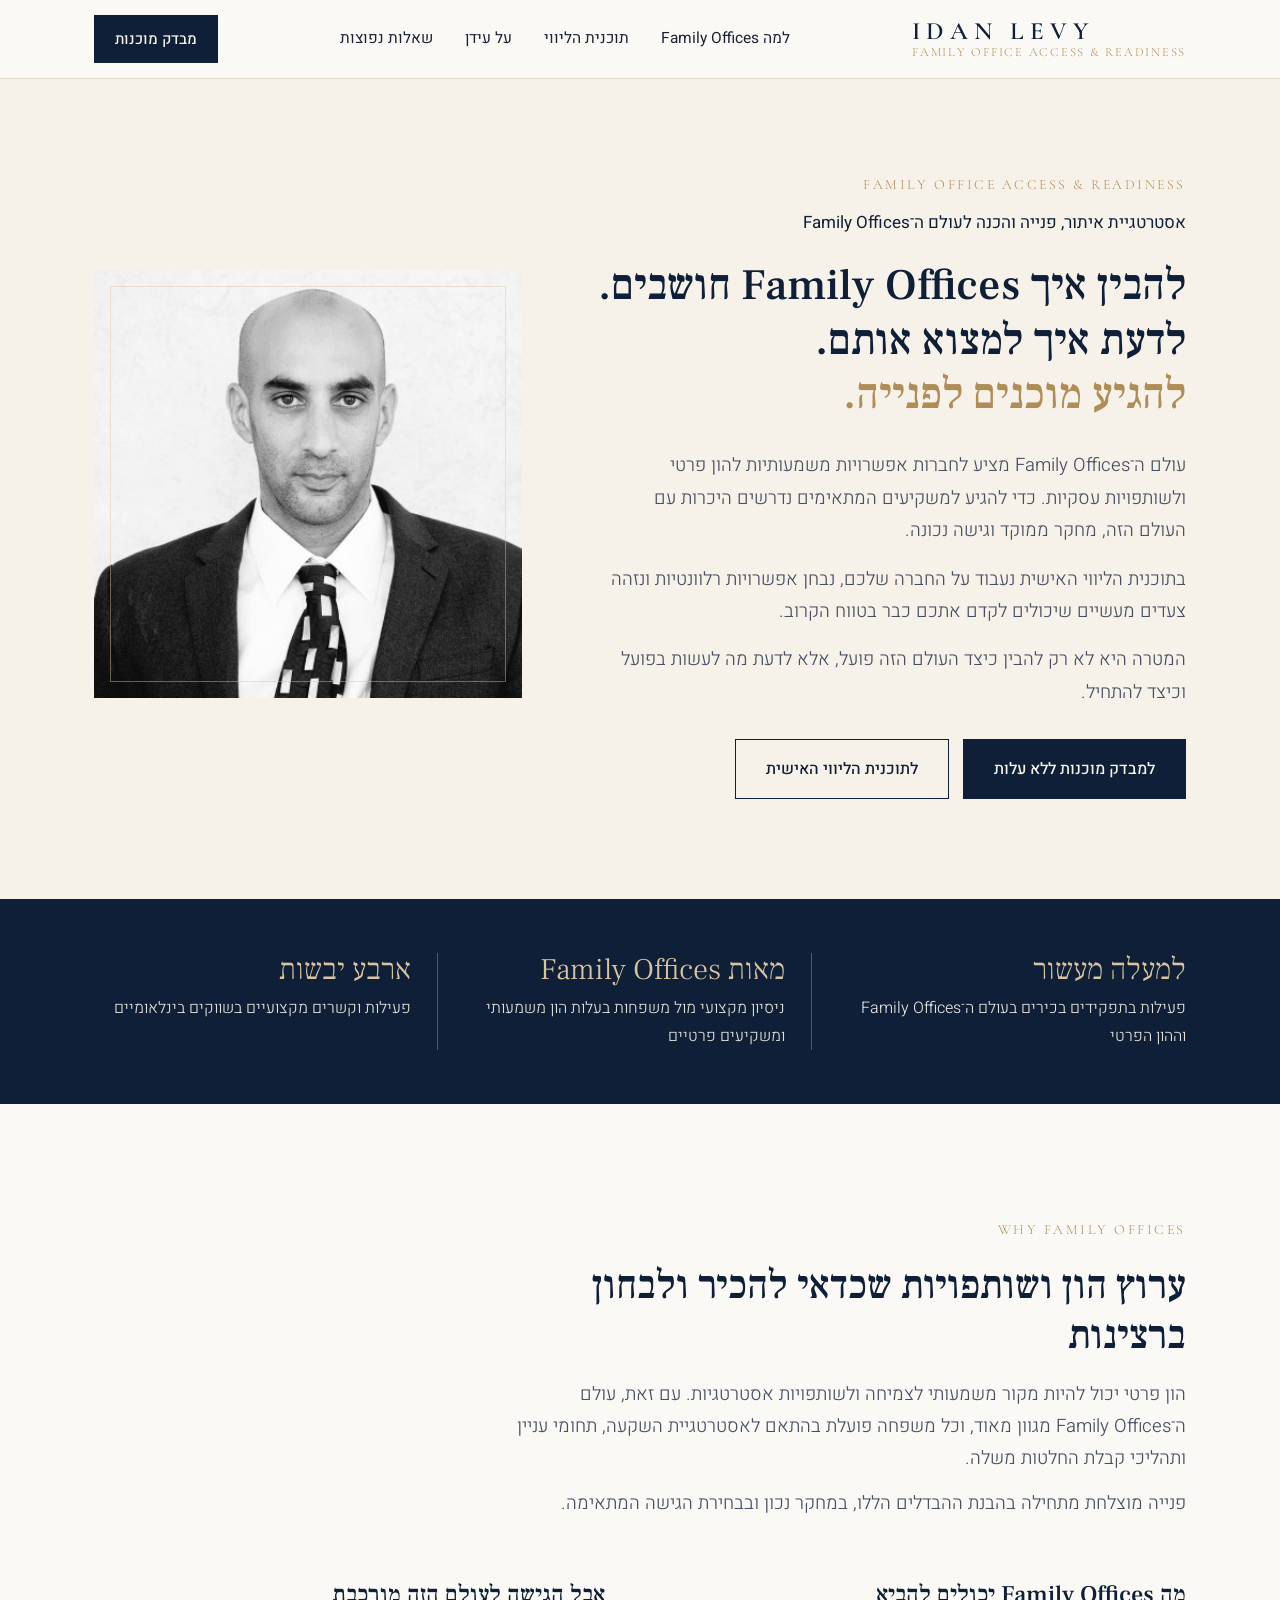
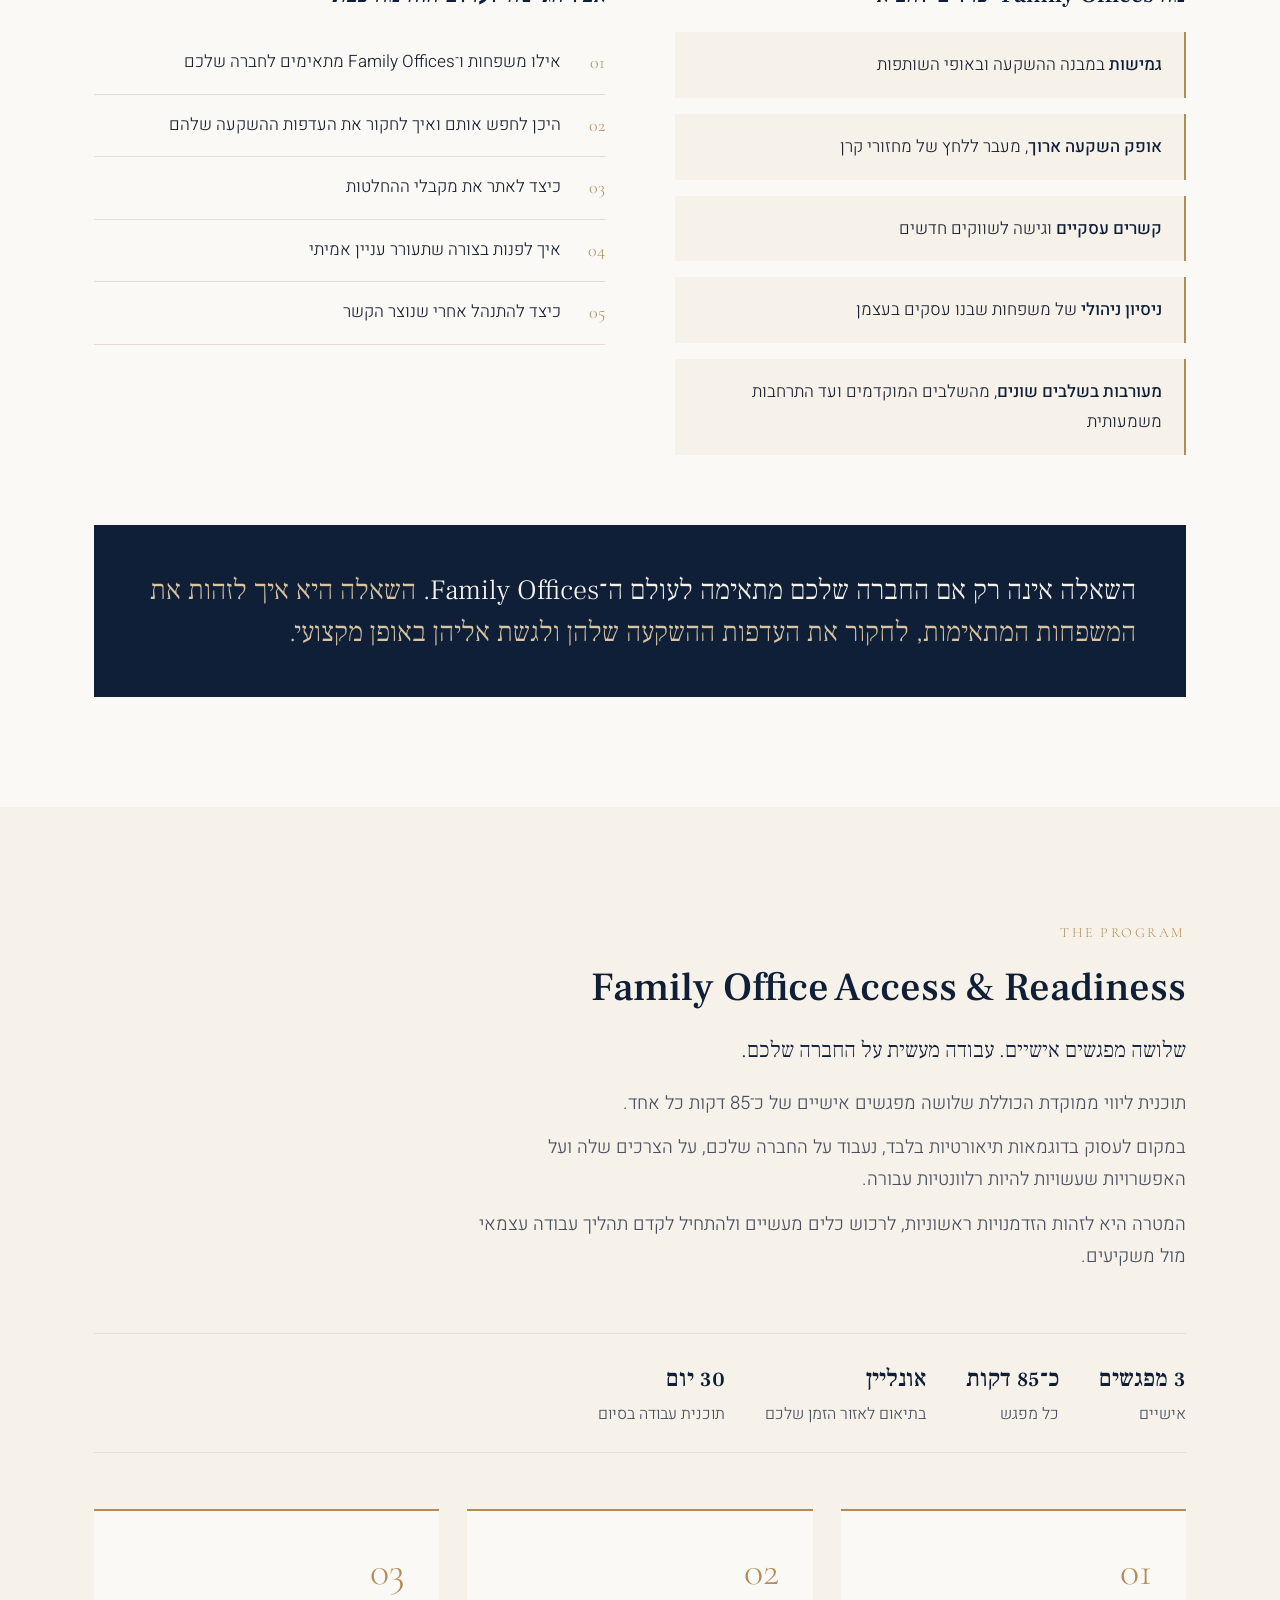
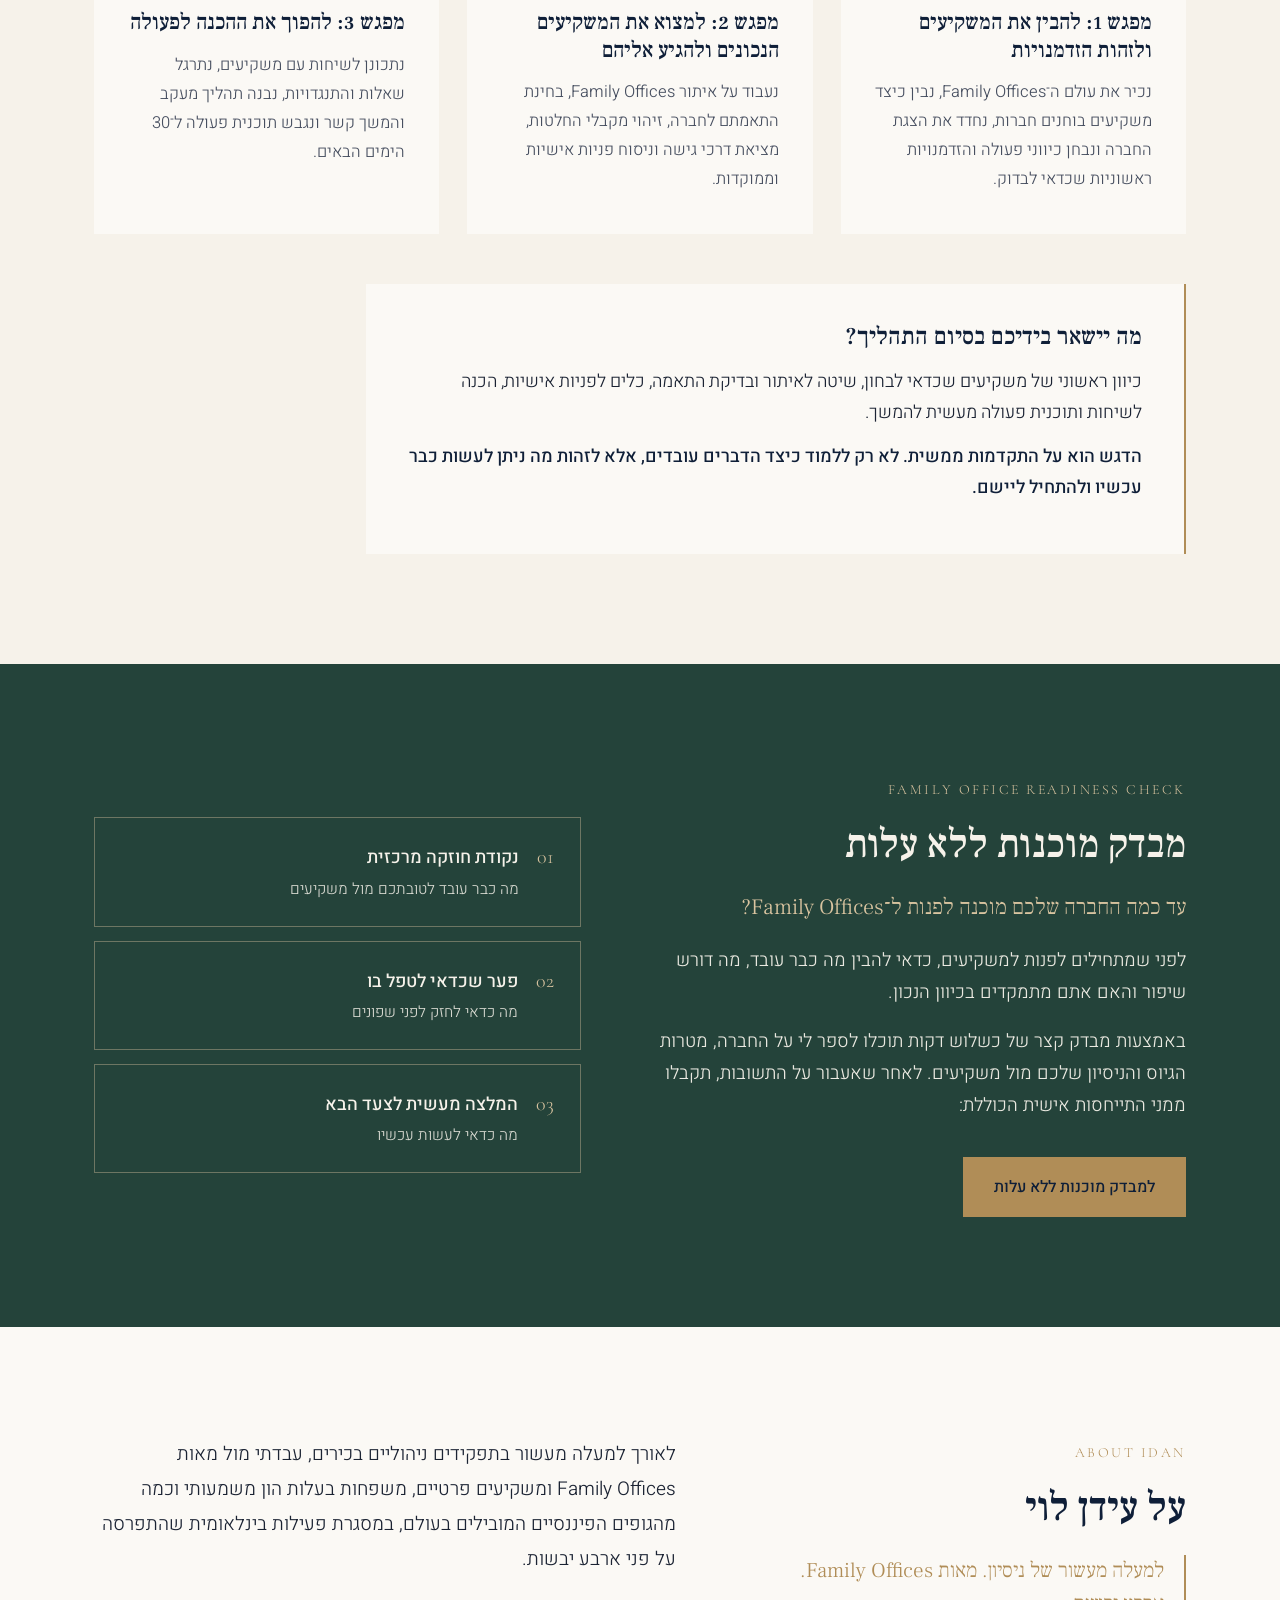
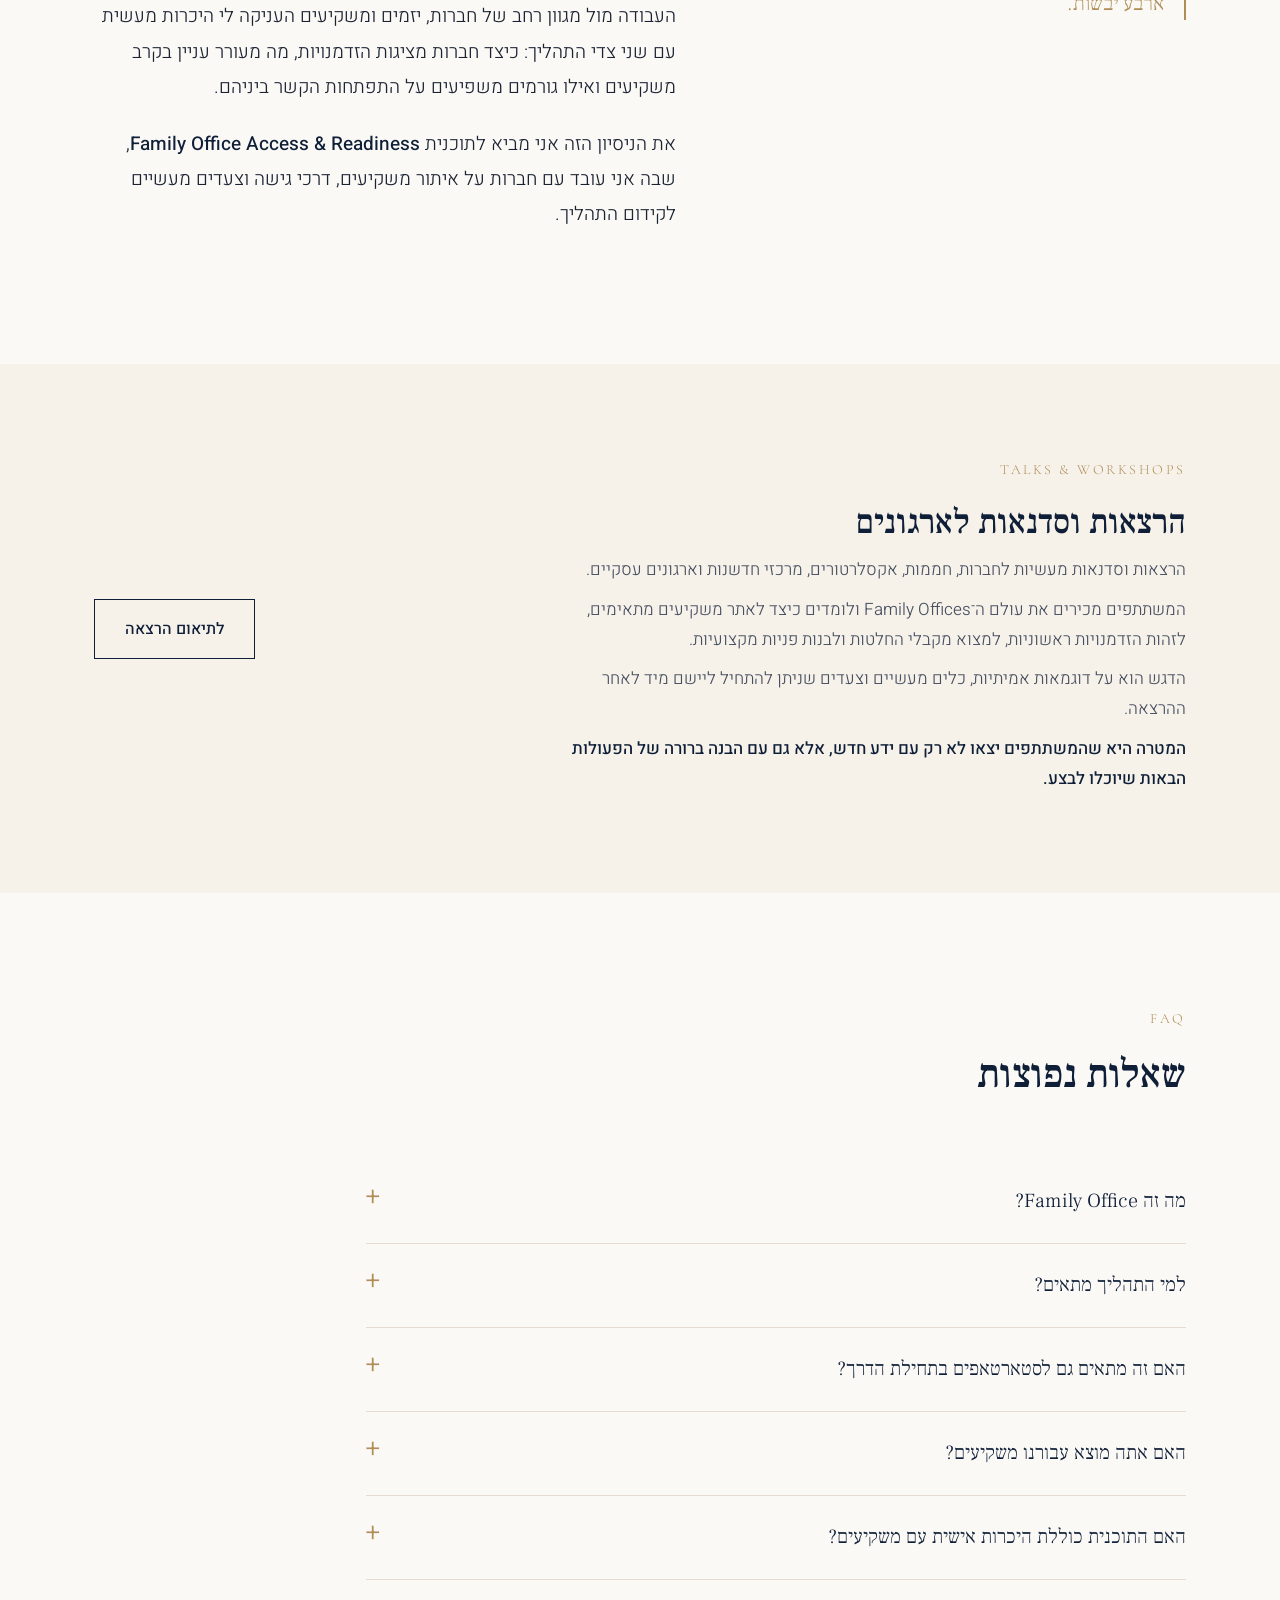
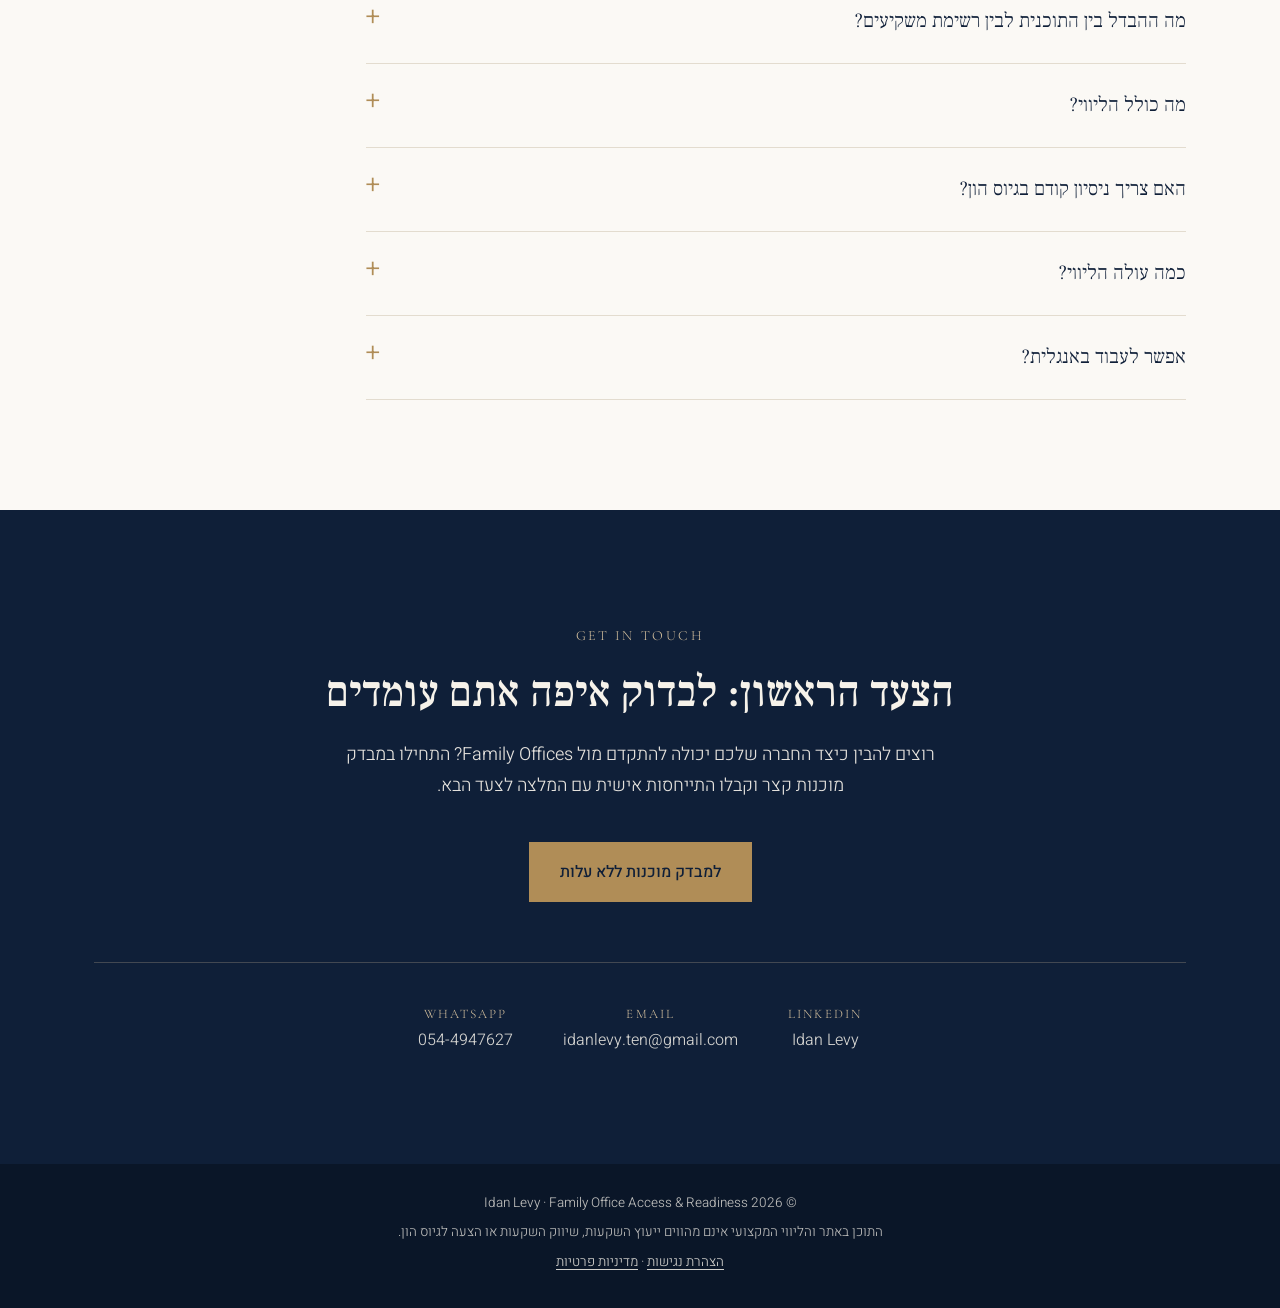
==== commit 8dedbd20: "Add accessibility statement, privacy policy, skip link, focus styles and mobile menu Co-Authored-By:" ====
--- a/index.html
+++ b/index.html
@@ -157,11 +157,25 @@
   .channels a{display:block;font-size:16px;color:rgba(246,242,234,.85)}
   .channels a small{display:block;font-family:"Cormorant Garamond",serif;letter-spacing:.16em;text-transform:uppercase;color:var(--gold-soft);font-size:13px}
   .channels a:hover{color:var(--gold-soft)}
-  footer{background:#0a1628;color:rgba(246,242,234,.55);font-size:13.5px;padding:28px 0;text-align:center}
+  footer{background:#0a1628;color:rgba(246,242,234,.75);font-size:13.5px;padding:28px 0;text-align:center}
   footer p{max-width:760px;margin:0 auto 6px}
 
+  /* accessibility */
+  .skip{position:absolute;top:-60px;right:16px;z-index:50;background:var(--navy);color:var(--cream);padding:12px 20px;font-weight:500}
+  .skip:focus{top:12px}
+  a:focus-visible,button:focus-visible,summary:focus-visible{outline:3px solid var(--gold);outline-offset:3px}
+  .menu-cta{display:none}
+  .menu-btn{display:none;background:none;border:1px solid var(--line);color:var(--navy);font:500 15px "Heebo",sans-serif;padding:9px 14px;cursor:pointer}
+  footer .legal a{color:rgba(246,242,234,.85);text-decoration:underline;text-underline-offset:3px}
+  footer .legal a:hover{color:var(--gold-soft)}
+  @media (prefers-reduced-motion:reduce){html{scroll-behavior:auto}*{transition:none!important}}
+
   @media (max-width:900px){
+    .nav{position:relative}
     .nav ul{display:none}
+    .menu-btn{display:block;margin-inline-start:auto}
+    .nav ul.open{display:flex;flex-direction:column;gap:0;position:absolute;top:100%;right:0;left:0;background:var(--paper);border-bottom:1px solid var(--line);box-shadow:0 12px 24px rgba(15,31,56,.08)}
+    .nav ul.open a{display:block;padding:16px 24px;border-top:1px solid var(--line)}
     .hero{padding:50px 0 70px}
     .hero-grid,.why-grid,.readiness-grid,.about-grid{grid-template-columns:1fr;gap:44px}
     .portrait{max-width:300px;width:100%;margin:0 auto}
@@ -181,7 +195,9 @@
     .nav{height:68px}
     .logo b{font-size:20px;letter-spacing:.18em}
     .logo span{font-size:10.5px;letter-spacing:.08em}
-    .nav .btn{padding:9px 14px;font-size:14px}
+    .nav > .btn{display:none}
+    .nav ul.open .menu-cta{display:block}
+    .nav ul.open .menu-cta a{background:var(--navy);color:var(--cream);font-weight:500}
     .cta-row .btn{width:100%;text-align:center}
     .channels{gap:26px;flex-direction:column}
   }
@@ -189,20 +205,24 @@
 </head>
 <body>
 
+<a href="#top" class="skip">דילוג לתוכן הראשי</a>
+
 <header>
-  <div class="wrap nav">
-    <a href="#top" class="logo" aria-label="Idan Levy">
+  <nav class="wrap nav" aria-label="ניווט ראשי">
+    <a href="#top" class="logo" aria-label="Idan Levy, לראש העמוד">
       <b>IDAN LEVY</b>
       <span>Family Office Access &amp; Readiness</span>
     </a>
-    <ul>
+    <button class="menu-btn" type="button" aria-expanded="false" aria-controls="nav-links" aria-label="תפריט">תפריט</button>
+    <ul id="nav-links">
       <li><a href="#why">למה Family&nbsp;Offices</a></li>
       <li><a href="#program">תוכנית הליווי</a></li>
       <li><a href="#about">על עידן</a></li>
       <li><a href="#faq">שאלות נפוצות</a></li>
+      <li class="menu-cta"><a href="#readiness">מבדק מוכנות ללא עלות</a></li>
     </ul>
     <a href="#readiness" class="btn btn-primary">מבדק מוכנות</a>
-  </div>
+  </nav>
 </header>
 
 <main id="top">
@@ -452,8 +472,22 @@
   <div class="wrap">
     <p>© 2026 Idan Levy · Family Office Access &amp; Readiness</p>
     <p>התוכן באתר והליווי המקצועי אינם מהווים ייעוץ השקעות, שיווק השקעות או הצעה לגיוס הון.</p>
+    <p class="legal"><a href="accessibility.html">הצהרת נגישות</a> · <a href="privacy.html">מדיניות פרטיות</a></p>
   </div>
 </footer>
 
+<script>
+  // תפריט נייד
+  const menuBtn = document.querySelector('.menu-btn');
+  const navLinks = document.getElementById('nav-links');
+  menuBtn.addEventListener('click', () => {
+    const open = navLinks.classList.toggle('open');
+    menuBtn.setAttribute('aria-expanded', open);
+  });
+  navLinks.addEventListener('click', e => {
+    if (e.target.closest('a')) { navLinks.classList.remove('open'); menuBtn.setAttribute('aria-expanded', false); }
+  });
+</script>
+
 </body>
 </html>
